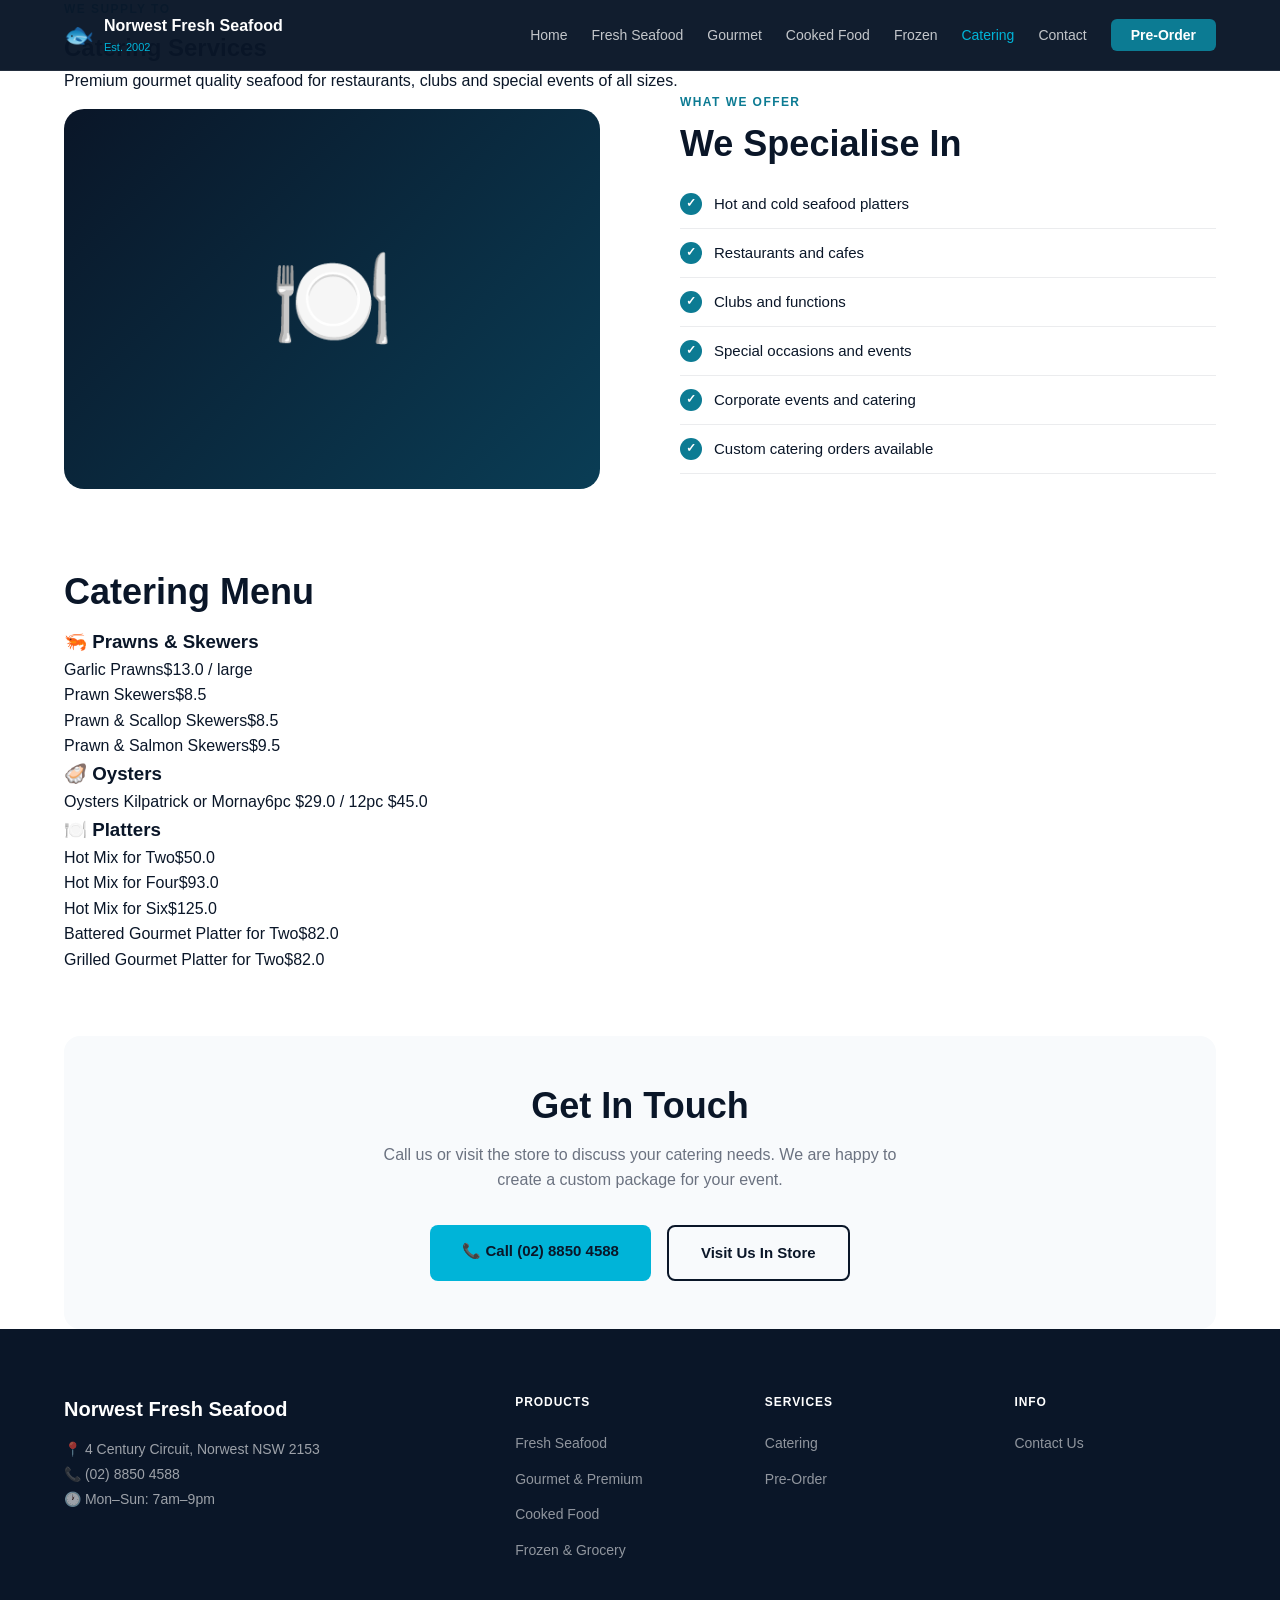
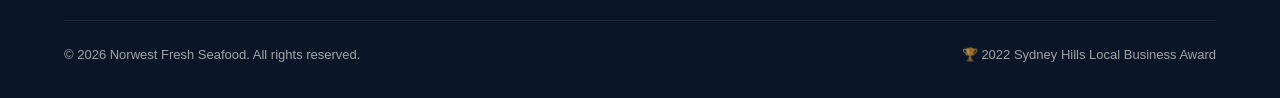
==== catering.html @ 4f65c30b "Add all 8 website pages" ====
<!DOCTYPE html>
<html lang="en">
<head>
  <meta charset="UTF-8">
  <meta name="viewport" content="width=device-width, initial-scale=1.0">
  <title>Catering — Norwest Fresh Seafood</title>
  <link rel="stylesheet" href="css/style.css">
</head>
<body>
  <nav class="navbar">
    <div class="nav-container">
      <div class="nav-logo"><span class="logo-icon">🐟</span><div class="logo-text"><span class="logo-main">Norwest Fresh Seafood</span><span class="logo-sub">Est. 2002</span></div></div>
      <ul class="nav-links">
        <li><a href="index.html">Home</a></li><li><a href="fresh-seafood.html">Fresh Seafood</a></li><li><a href="gourmet.html">Gourmet</a></li><li><a href="cooked-food.html">Cooked Food</a></li><li><a href="frozen.html">Frozen</a></li><li><a href="catering.html" class="active">Catering</a></li><li><a href="contact.html">Contact</a></li><li><a href="pre-order.html" class="nav-cta">Pre-Order</a></li>
      </ul>
      <button class="hamburger" id="hamburger">&#9776;</button>
    </div>
  </nav>

  <section class="page-hero">
    <div class="container">
      <p class="section-eyebrow">We Supply To</p>
      <h1 class="page-title">Catering Services</h1>
      <p class="page-sub">Premium gourmet quality seafood for restaurants, clubs and special events of all sizes.</p>
    </div>
  </section>

  <section class="page-content">
    <div class="container">
      <div class="catering-layout">
        <div class="catering-img">🍽️</div>
        <div class="catering-info">
          <p class="section-eyebrow">What We Offer</p>
          <h2 class="section-title">We Specialise In</h2>
          <ul class="catering-list">
            <li>Hot and cold seafood platters</li>
            <li>Restaurants and cafes</li>
            <li>Clubs and functions</li>
            <li>Special occasions and events</li>
            <li>Corporate events and catering</li>
            <li>Custom catering orders available</li>
          </ul>
        </div>
      </div>

      <div style="margin-top:64px">
        <h2 class="section-title">Catering Menu</h2>
        <div class="menu-grid">
          <div class="menu-section">
            <h3 class="product-section-title">🦐 Prawns & Skewers</h3>
            <div class="menu-list">
              <div class="menu-item"><span>Garlic Prawns</span><span>$13.0 / large</span></div>
              <div class="menu-item"><span>Prawn Skewers</span><span>$8.5</span></div>
              <div class="menu-item"><span>Prawn & Scallop Skewers</span><span>$8.5</span></div>
              <div class="menu-item"><span>Prawn & Salmon Skewers</span><span>$9.5</span></div>
            </div>
          </div>
          <div class="menu-section">
            <h3 class="product-section-title">🦪 Oysters</h3>
            <div class="menu-list">
              <div class="menu-item"><span>Oysters Kilpatrick or Mornay</span><span>6pc $29.0 / 12pc $45.0</span></div>
            </div>
          </div>
          <div class="menu-section">
            <h3 class="product-section-title">🍽️ Platters</h3>
            <div class="menu-list">
              <div class="menu-item"><span>Hot Mix for Two</span><span>$50.0</span></div>
              <div class="menu-item"><span>Hot Mix for Four</span><span>$93.0</span></div>
              <div class="menu-item"><span>Hot Mix for Six</span><span>$125.0</span></div>
              <div class="menu-item"><span>Battered Gourmet Platter for Two</span><span>$82.0</span></div>
              <div class="menu-item"><span>Grilled Gourmet Platter for Two</span><span>$82.0</span></div>
            </div>
          </div>
        </div>
      </div>

      <div class="contact-cta" style="text-align:center;margin-top:64px;padding:48px;background:#f8fafc;border-radius:16px;">
        <h2 class="section-title">Get In Touch</h2>
        <p class="section-sub" style="margin:0 auto 32px;">Call us or visit the store to discuss your catering needs. We are happy to create a custom package for your event.</p>
        <div style="display:flex;gap:16px;justify-content:center;flex-wrap:wrap;">
          <a href="tel:0288504588" class="btn-primary">📞 Call (02) 8850 4588</a>
          <a href="contact.html" class="btn-secondary" style="color:#0A1628;border-color:#0A1628;">Visit Us In Store</a>
        </div>
      </div>
    </div>
  </section>

  <footer class="footer">
    <div class="container">
      <div class="footer-grid">
        <div class="footer-brand"><h3>Norwest Fresh Seafood</h3><p>📍 4 Century Circuit, Norwest NSW 2153</p><p>📞 (02) 8850 4588</p><p>🕐 Mon–Sun: 7am–9pm</p></div>
        <div class="footer-col"><h4>Products</h4><ul><li><a href="fresh-seafood.html">Fresh Seafood</a></li><li><a href="gourmet.html">Gourmet & Premium</a></li><li><a href="cooked-food.html">Cooked Food</a></li><li><a href="frozen.html">Frozen & Grocery</a></li></ul></div>
        <div class="footer-col"><h4>Services</h4><ul><li><a href="catering.html">Catering</a></li><li><a href="pre-order.html">Pre-Order</a></li></ul></div>
        <div class="footer-col"><h4>Info</h4><ul><li><a href="contact.html">Contact Us</a></li></ul></div>
      </div>
      <div class="footer-bottom"><p>&copy; 2026 Norwest Fresh Seafood. All rights reserved.</p><p>🏆 2022 Sydney Hills Local Business Award</p></div>
    </div>
  </footer>
  <script src="js/main.js"></script>
</body>
</html>
---- css/style.css ----
/* ================================================
   Norwest Fresh Seafood — Main Stylesheet
   Project: SPC3039 External Project
   Group D: Umesh, Osina, Yousif
   ================================================ */

/* ── RESET & BASE ── */
* {
  margin: 0;
  padding: 0;
  box-sizing: border-box;
}

:root {
  --navy:   #0A1628;
  --teal:   #0C7B93;
  --aqua:   #00B4D8;
  --cream:  #F5ECD7;
  --gold:   #C9A84C;
  --white:  #FFFFFF;
  --grey:   #6B7280;
  --light:  #F8FAFC;
  --dark:   #1F2937;
}

html {
  scroll-behavior: smooth;
}

body {
  font-family: 'Segoe UI', Arial, sans-serif;
  color: var(--navy);
  background: var(--white);
  line-height: 1.6;
}

a {
  text-decoration: none;
  color: inherit;
}

ul {
  list-style: none;
}

img {
  max-width: 100%;
}

.container {
  max-width: 1200px;
  margin: 0 auto;
  padding: 0 24px;
}

/* ── BUTTONS ── */
.btn-primary {
  display: inline-block;
  background: var(--aqua);
  color: var(--navy);
  padding: 14px 32px;
  border-radius: 8px;
  font-weight: 700;
  font-size: 15px;
  transition: background 0.2s, transform 0.2s;
}

.btn-primary:hover {
  background: var(--teal);
  color: var(--white);
  transform: translateY(-2px);
}

.btn-secondary {
  display: inline-block;
  background: transparent;
  color: var(--white);
  padding: 14px 32px;
  border-radius: 8px;
  font-weight: 600;
  font-size: 15px;
  border: 2px solid rgba(255,255,255,0.4);
  transition: border-color 0.2s, background 0.2s;
}

.btn-secondary:hover {
  border-color: var(--aqua);
  background: rgba(0,180,216,0.1);
}

/* ── SECTION LABELS ── */
.section-eyebrow {
  font-size: 12px;
  font-weight: 700;
  color: var(--teal);
  letter-spacing: 0.12em;
  text-transform: uppercase;
  margin-bottom: 10px;
}

.section-title {
  font-size: 36px;
  font-weight: 700;
  color: var(--navy);
  margin-bottom: 14px;
  line-height: 1.2;
}

.section-sub {
  font-size: 16px;
  color: var(--grey);
  max-width: 540px;
  margin-bottom: 48px;
}

/* ── NAVBAR ── */
.navbar {
  position: fixed;
  top: 0; left: 0; right: 0;
  z-index: 999;
  background: rgba(10, 22, 40, 0.97);
  border-bottom: 1px solid rgba(255,255,255,0.08);
}

.nav-container {
  max-width: 1200px;
  margin: 0 auto;
  padding: 0 24px;
  height: 70px;
  display: flex;
  align-items: center;
  justify-content: space-between;
}

.nav-logo {
  display: flex;
  align-items: center;
  gap: 10px;
}

.logo-icon {
  font-size: 24px;
}

.logo-text {
  display: flex;
  flex-direction: column;
}

.logo-main {
  font-size: 16px;
  font-weight: 700;
  color: var(--white);
}

.logo-sub {
  font-size: 11px;
  color: var(--aqua);
}

.nav-links {
  display: flex;
  align-items: center;
  gap: 24px;
}

.nav-links a {
  font-size: 14px;
  font-weight: 500;
  color: rgba(255,255,255,0.75);
  transition: color 0.2s;
}

.nav-links a:hover,
.nav-links a.active {
  color: var(--aqua);
}

.nav-cta {
  background: var(--teal);
  color: var(--white) !important;
  padding: 8px 20px;
  border-radius: 6px;
  font-weight: 600 !important;
}

.nav-cta:hover {
  background: var(--aqua) !important;
  color: var(--navy) !important;
}

.hamburger {
  display: none;
  background: none;
  border: none;
  color: var(--white);
  font-size: 24px;
  cursor: pointer;
}

/* ── HERO ── */
.hero {
  min-height: 100vh;
  background: linear-gradient(135deg, var(--navy) 0%, #0D2137 60%, #0A3D55 100%);
  display: flex;
  align-items: center;
  padding: 120px 24px 80px;
}

.hero-content {
  max-width: 1200px;
  margin: 0 auto;
  width: 100%;
}

.hero-badge {
  display: inline-flex;
  align-items: center;
  gap: 8px;
  background: rgba(0,180,216,0.15);
  border: 1px solid rgba(0,180,216,0.3);
  border-radius: 20px;
  padding: 8px 18px;
  font-size: 13px;
  font-weight: 600;
  color: var(--aqua);
  margin-bottom: 24px;
}

.hero-title {
  font-size: 64px;
  font-weight: 900;
  color: var(--white);
  line-height: 1.1;
  margin-bottom: 20px;
}

.hero-title span {
  color: var(--aqua);
}

.hero-sub {
  font-size: 18px;
  color: rgba(255,255,255,0.65);
  max-width: 520px;
  margin-bottom: 36px;
  line-height: 1.7;
}

.hero-buttons {
  display: flex;
  gap: 16px;
  flex-wrap: wrap;
  margin-bottom: 56px;
}

.hero-stats {
  display: flex;
  gap: 48px;
}

.stat {
  display: flex;
  flex-direction: column;
  gap: 4px;
}

.stat-num {
  font-size: 28px;
  font-weight: 700;
  color: var(--white);
}

.stat-label {
  font-size: 13px;
  color: rgba(255,255,255,0.5);
}

/* ── AWARD BANNER ── */
.award-banner {
  background: linear-gradient(90deg, var(--gold), #E8C55A, var(--gold));
  padding: 14px 24px;
  text-align: center;
}

.award-banner p {
  font-size: 14px;
  font-weight: 600;
  color: var(--navy);
}

/* ── PRODUCTS ── */
.products {
  padding: 96px 0;
  background: var(--light);
}

.products-grid {
  display: grid;
  grid-template-columns: repeat(4, 1fr);
  gap: 24px;
}

.product-card {
  background: var(--white);
  border-radius: 16px;
  overflow: hidden;
  box-shadow: 0 2px 16px rgba(10,22,40,0.08);
  transition: transform 0.25s, box-shadow 0.25s;
  display: block;
  color: var(--navy);
}

.product-card:hover {
  transform: translateY(-6px);
  box-shadow: 0 12px 32px rgba(10,22,40,0.14);
}

.product-img {
  height: 160px;
  background: linear-gradient(135deg, var(--navy), #0A3D55);
  display: flex;
  align-items: center;
  justify-content: center;
  font-size: 60px;
}

.product-info {
  padding: 20px;
}

.product-info h3 {
  font-size: 18px;
  font-weight: 700;
  margin-bottom: 8px;
}

.product-info p {
  font-size: 13px;
  color: var(--grey);
  margin-bottom: 14px;
  line-height: 1.5;
}

.product-link {
  font-size: 13px;
  font-weight: 600;
  color: var(--teal);
}

/* ── WHY US ── */
.why-us {
  padding: 96px 0;
  background: var(--navy);
}

.why-us .section-eyebrow { color: var(--aqua); }
.why-us .section-title { color: var(--white); }
.why-us .section-sub { color: rgba(255,255,255,0.6); }

.why-grid {
  display: grid;
  grid-template-columns: repeat(3, 1fr);
  gap: 28px;
}

.why-card {
  background: rgba(255,255,255,0.05);
  border: 1px solid rgba(255,255,255,0.08);
  border-radius: 16px;
  padding: 32px 24px;
  transition: background 0.25s;
}

.why-card:hover {
  background: rgba(0,180,216,0.08);
  border-color: rgba(0,180,216,0.2);
}

.why-icon {
  font-size: 32px;
  margin-bottom: 16px;
  display: block;
}

.why-card h3 {
  font-size: 18px;
  font-weight: 700;
  color: var(--white);
  margin-bottom: 10px;
}

.why-card p {
  font-size: 14px;
  color: rgba(255,255,255,0.55);
  line-height: 1.7;
}

/* ── HOURS ── */
.hours {
  padding: 96px 0;
  background: var(--cream);
}

.hours-layout {
  display: grid;
  grid-template-columns: 1fr 1fr;
  gap: 80px;
  align-items: center;
}

.hours-table {
  width: 100%;
  border-collapse: collapse;
  margin-bottom: 28px;
}

.hours-table tr {
  border-bottom: 1px solid rgba(10,22,40,0.1);
}

.hours-table td {
  padding: 14px 0;
  font-size: 15px;
}

.hours-table td:last-child {
  text-align: right;
  font-weight: 600;
  color: var(--teal);
}

.contact-details {
  display: flex;
  flex-direction: column;
  gap: 8px;
}

.contact-details p {
  font-size: 15px;
  color: var(--navy);
}

.hours-map {
  background: var(--navy);
  border-radius: 20px;
  height: 320px;
  display: flex;
  flex-direction: column;
  align-items: center;
  justify-content: center;
  gap: 10px;
  text-align: center;
}

.hours-map p {
  font-size: 40px;
}

.map-name {
  font-size: 18px !important;
  font-weight: 700;
  color: var(--white) !important;
}

.map-address {
  font-size: 14px !important;
  color: rgba(255,255,255,0.5) !important;
  margin-bottom: 8px;
}

/* ── PRE-ORDER CTA ── */
.preorder-cta {
  padding: 96px 0;
  background: linear-gradient(135deg, var(--teal), #0A4A6B);
  text-align: center;
}

.preorder-cta .section-eyebrow { color: var(--aqua); }
.preorder-cta .section-title { color: var(--white); margin: 0 auto 14px; }
.preorder-cta .section-sub { color: rgba(255,255,255,0.7); margin: 0 auto 36px; }

/* ── CATERING ── */
.catering {
  padding: 96px 0;
  background: var(--light);
}

.catering-layout {
  display: grid;
  grid-template-columns: 1fr 1fr;
  gap: 80px;
  align-items: center;
}

.catering-img {
  background: linear-gradient(135deg, var(--navy), #0A3D55);
  border-radius: 20px;
  height: 380px;
  display: flex;
  align-items: center;
  justify-content: center;
  font-size: 100px;
}

.catering-list {
  margin-bottom: 32px;
}

.catering-list li {
  padding: 12px 0;
  font-size: 15px;
  border-bottom: 1px solid rgba(10,22,40,0.08);
  display: flex;
  align-items: center;
  gap: 12px;
}

.catering-list li::before {
  content: '✓';
  width: 22px;
  height: 22px;
  background: var(--teal);
  color: var(--white);
  border-radius: 50%;
  display: flex;
  align-items: center;
  justify-content: center;
  font-size: 12px;
  font-weight: 700;
  flex-shrink: 0;
}

/* ── FOOTER ── */
.footer {
  background: var(--navy);
  padding: 64px 0 32px;
  color: rgba(255,255,255,0.6);
}

.footer-grid {
  display: grid;
  grid-template-columns: 2fr 1fr 1fr 1fr;
  gap: 48px;
  margin-bottom: 48px;
}

.footer-brand h3 {
  font-size: 20px;
  color: var(--white);
  margin-bottom: 12px;
}

.footer-brand p {
  font-size: 14px;
  line-height: 1.8;
}

.footer-col h4 {
  font-size: 12px;
  font-weight: 700;
  color: var(--white);
  letter-spacing: 0.08em;
  text-transform: uppercase;
  margin-bottom: 18px;
}

.footer-col ul li {
  margin-bottom: 10px;
}

.footer-col ul li a {
  font-size: 14px;
  color: rgba(255,255,255,0.55);
  transition: color 0.2s;
}

.footer-col ul li a:hover {
  color: var(--aqua);
}

.footer-bottom {
  border-top: 1px solid rgba(255,255,255,0.08);
  padding-top: 24px;
  display: flex;
  justify-content: space-between;
  align-items: center;
  font-size: 13px;
  flex-wrap: wrap;
  gap: 12px;
}

/* ── RESPONSIVE ── */
@media (max-width: 1024px) {
  .products-grid { grid-template-columns: repeat(2, 1fr); }
  .why-grid { grid-template-columns: repeat(2, 1fr); }
  .footer-grid { grid-template-columns: 1fr 1fr; }
  .hours-layout { grid-template-columns: 1fr; }
  .catering-layout { grid-template-columns: 1fr; }
}

@media (max-width: 768px) {
  .hero-title { font-size: 40px; }
  .section-title { font-size: 28px; }
  .nav-links { display: none; }
  .hamburger { display: block; }
  .products-grid { grid-template-columns: 1fr; }
  .why-grid { grid-template-columns: 1fr; }
  .footer-grid { grid-template-columns: 1fr; }
  .hero-stats { gap: 24px; flex-wrap: wrap; }
  .footer-bottom { flex-direction: column; text-align: center; }
}
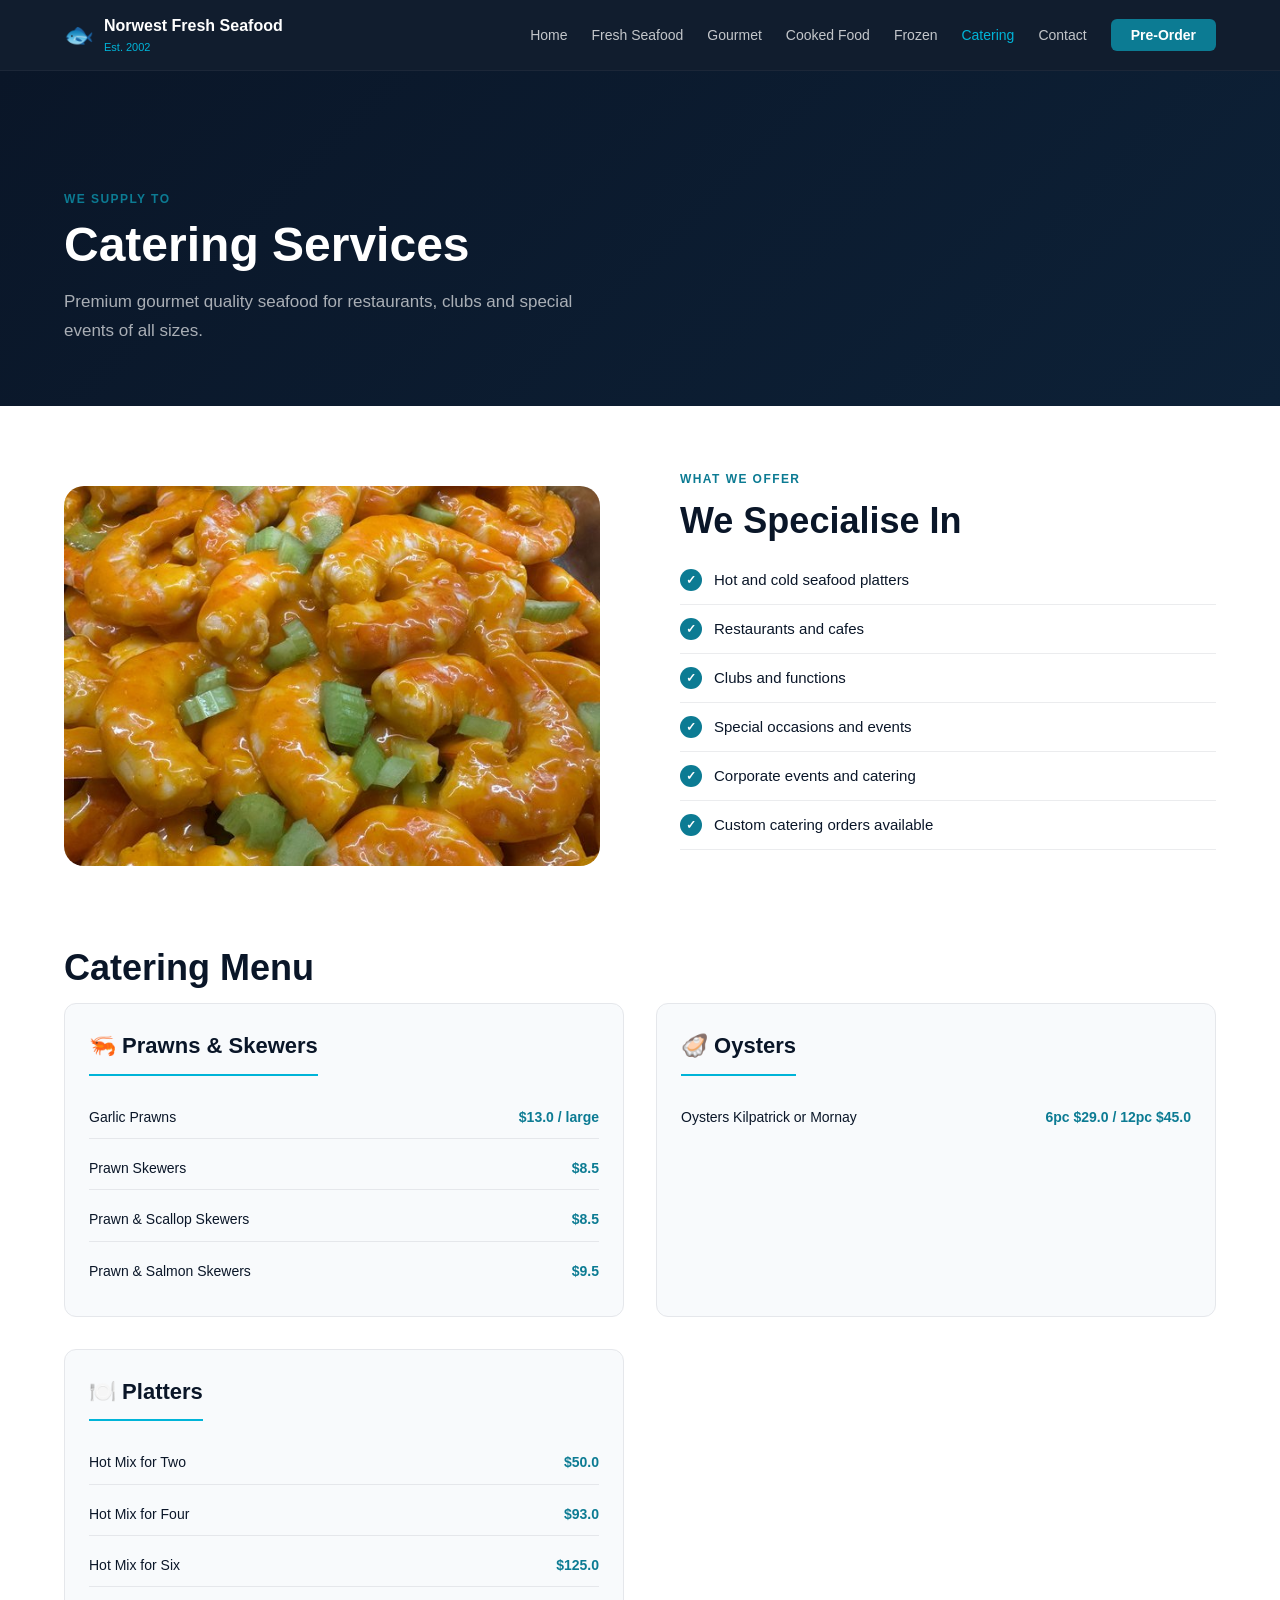
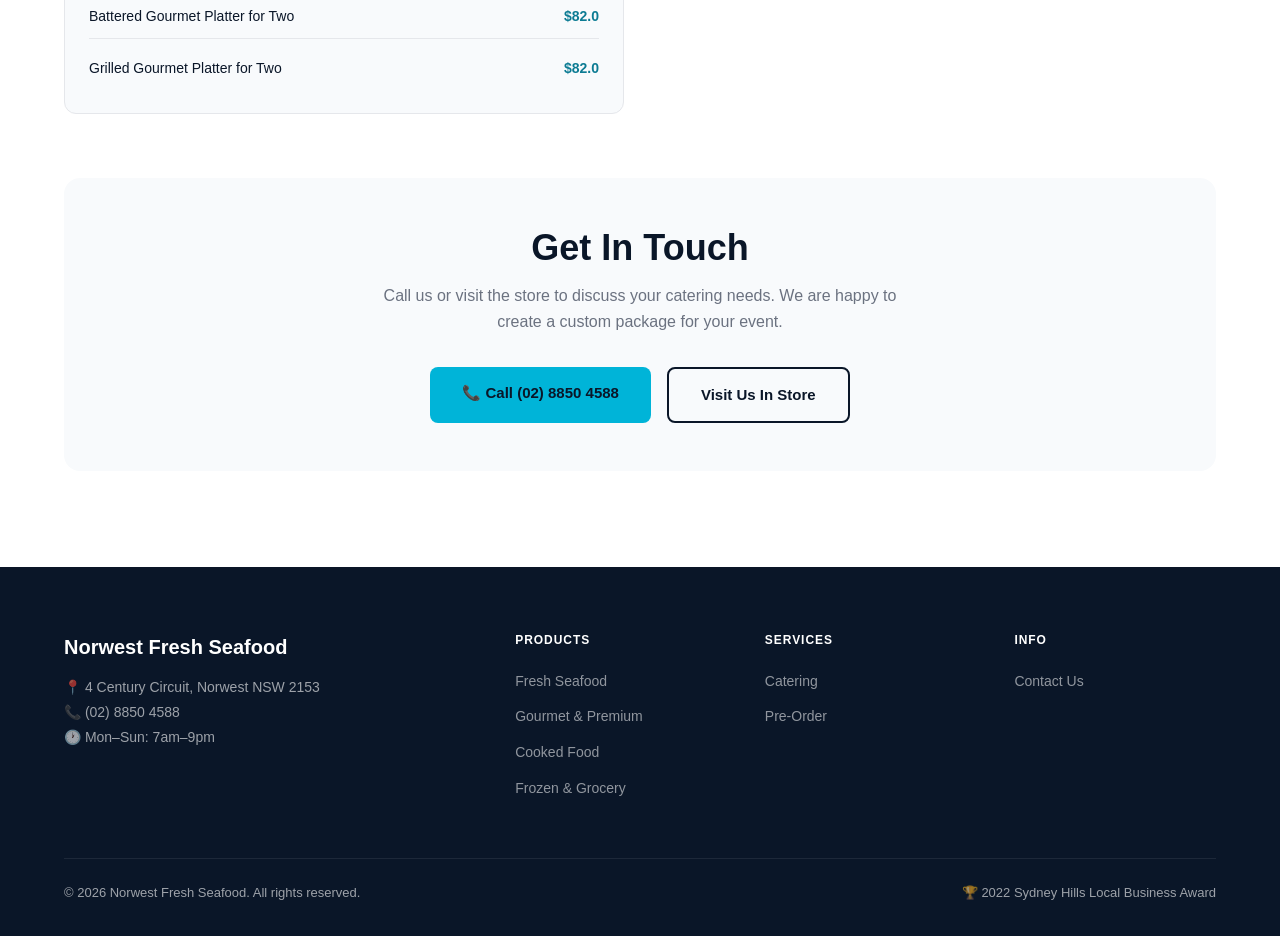
==== commit 04419796: "Add real store product images to all pages" ====
--- a/catering.html
+++ b/catering.html
@@ -28,7 +28,7 @@
   <section class="page-content">
     <div class="container">
       <div class="catering-layout">
-        <div class="catering-img">🍽️</div>
+        <div class="catering-img" style="background-image:url(images/seafood-salad.jpg);background-size:cover;background-position:center;"></div>
         <div class="catering-info">
           <p class="section-eyebrow">What We Offer</p>
           <h2 class="section-title">We Specialise In</h2>
--- a/css/style.css
+++ b/css/style.css
@@ -610,3 +610,245 @@
   .hero-stats { gap: 24px; flex-wrap: wrap; }
   .footer-bottom { flex-direction: column; text-align: center; }
 }
+
+/* ── PAGE HERO ── */
+.page-hero {
+  background: linear-gradient(135deg, var(--navy) 0%, #0D2137 100%);
+  padding: 120px 0 60px;
+  margin-top: 70px;
+}
+
+.page-title {
+  font-size: 48px;
+  font-weight: 900;
+  color: var(--white);
+  margin-bottom: 16px;
+  line-height: 1.1;
+}
+
+.page-sub {
+  font-size: 17px;
+  color: rgba(255,255,255,0.65);
+  max-width: 520px;
+  line-height: 1.7;
+}
+
+/* ── PAGE CONTENT ── */
+.page-content {
+  padding: 64px 0 96px;
+  background: var(--white);
+}
+
+/* ── FILTER ROW ── */
+.filter-row {
+  display: flex;
+  gap: 10px;
+  flex-wrap: wrap;
+  margin-bottom: 40px;
+}
+
+.filter-btn {
+  padding: 8px 20px;
+  border-radius: 20px;
+  border: 2px solid #DDD;
+  background: var(--white);
+  font-size: 14px;
+  font-weight: 500;
+  cursor: pointer;
+  transition: all 0.2s;
+  font-family: inherit;
+}
+
+.filter-btn:hover,
+.filter-btn.active {
+  background: var(--navy);
+  color: var(--white);
+  border-color: var(--navy);
+}
+
+/* ── PRODUCT LIST ── */
+.product-list { display: flex; flex-direction: column; gap: 48px; }
+
+.product-section-title {
+  font-size: 22px;
+  font-weight: 700;
+  color: var(--navy);
+  margin-bottom: 20px;
+  padding-bottom: 10px;
+  border-bottom: 2px solid var(--aqua);
+  display: inline-block;
+}
+
+.product-grid {
+  display: grid;
+  grid-template-columns: repeat(4, 1fr);
+  gap: 16px;
+}
+
+.product-item {
+  background: var(--light);
+  border-radius: 12px;
+  overflow: hidden;
+  border: 1px solid #E5E7EB;
+  transition: transform 0.2s, box-shadow 0.2s;
+}
+
+.product-item:hover {
+  transform: translateY(-4px);
+  box-shadow: 0 8px 24px rgba(10,22,40,0.1);
+}
+
+.product-item-img {
+  height: 100px;
+  background: linear-gradient(135deg, var(--navy), #0A3D55);
+  display: flex;
+  align-items: center;
+  justify-content: center;
+  font-size: 40px;
+}
+
+.product-item-info {
+  padding: 14px;
+}
+
+.product-item-info h3 {
+  font-size: 14px;
+  font-weight: 700;
+  margin-bottom: 4px;
+  color: var(--navy);
+}
+
+.product-item-info p {
+  font-size: 12px;
+  color: var(--grey);
+}
+
+/* ── MENU ── */
+.menu-grid {
+  display: grid;
+  grid-template-columns: repeat(2, 1fr);
+  gap: 32px;
+}
+
+.menu-section {
+  background: var(--light);
+  border-radius: 12px;
+  padding: 24px;
+  border: 1px solid #E5E7EB;
+}
+
+.menu-list { display: flex; flex-direction: column; gap: 8px; }
+
+.menu-item {
+  display: flex;
+  justify-content: space-between;
+  align-items: center;
+  padding: 10px 0;
+  border-bottom: 1px solid #E5E7EB;
+  font-size: 14px;
+  gap: 12px;
+}
+
+.menu-item:last-child { border-bottom: none; }
+
+.menu-item span:last-child {
+  font-weight: 600;
+  color: var(--teal);
+  white-space: nowrap;
+}
+
+/* ── PRE-ORDER FORM ── */
+.preorder-layout {
+  display: grid;
+  grid-template-columns: 1.5fr 1fr;
+  gap: 48px;
+  align-items: start;
+}
+
+.preorder-form-wrap {
+  background: var(--white);
+  border-radius: 16px;
+  padding: 40px;
+  box-shadow: 0 2px 16px rgba(10,22,40,0.08);
+}
+
+.preorder-form { display: flex; flex-direction: column; gap: 0; }
+
+.form-row {
+  display: grid;
+  grid-template-columns: 1fr 1fr;
+  gap: 16px;
+}
+
+.form-group {
+  display: flex;
+  flex-direction: column;
+  gap: 6px;
+  margin-bottom: 20px;
+}
+
+.form-group label {
+  font-size: 14px;
+  font-weight: 600;
+  color: var(--navy);
+}
+
+.form-group input,
+.form-group select,
+.form-group textarea {
+  padding: 12px 16px;
+  border: 1.5px solid #DDD;
+  border-radius: 8px;
+  font-size: 14px;
+  font-family: inherit;
+  transition: border-color 0.2s;
+  background: var(--white);
+}
+
+.form-group input:focus,
+.form-group select:focus,
+.form-group textarea:focus {
+  outline: none;
+  border-color: var(--aqua);
+}
+
+.preorder-info {
+  display: flex;
+  flex-direction: column;
+  gap: 16px;
+}
+
+.info-card {
+  background: var(--white);
+  border-radius: 12px;
+  padding: 20px;
+  box-shadow: 0 2px 12px rgba(10,22,40,0.06);
+  border-left: 4px solid var(--aqua);
+}
+
+.info-card h3 {
+  font-size: 15px;
+  font-weight: 700;
+  margin-bottom: 8px;
+  color: var(--navy);
+}
+
+.info-card p {
+  font-size: 14px;
+  color: var(--grey);
+  line-height: 1.6;
+}
+
+/* ── RESPONSIVE ADDITIONS ── */
+@media (max-width: 1024px) {
+  .product-grid { grid-template-columns: repeat(2, 1fr); }
+  .menu-grid { grid-template-columns: 1fr; }
+  .preorder-layout { grid-template-columns: 1fr; }
+}
+
+@media (max-width: 768px) {
+  .page-title { font-size: 32px; }
+  .product-grid { grid-template-columns: repeat(2, 1fr); }
+  .form-row { grid-template-columns: 1fr; }
+  .preorder-form-wrap { padding: 24px; }
+}
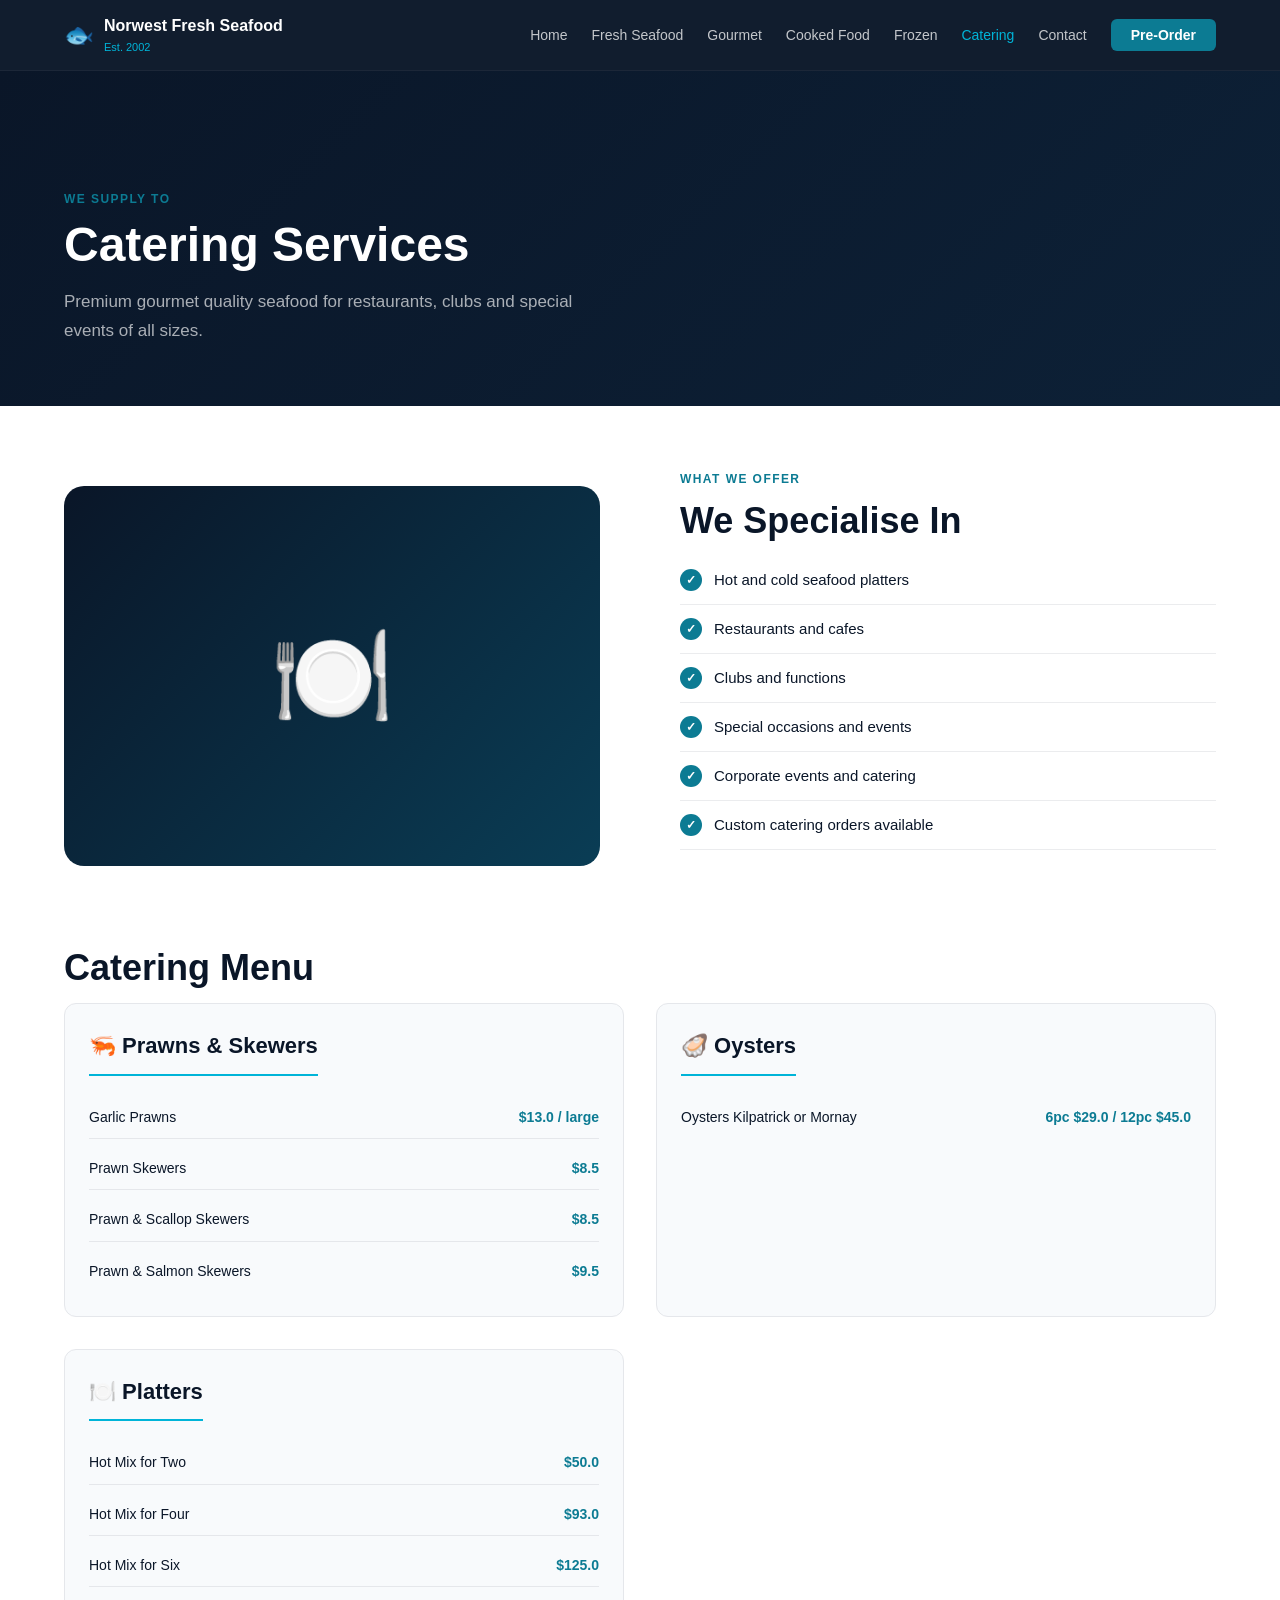
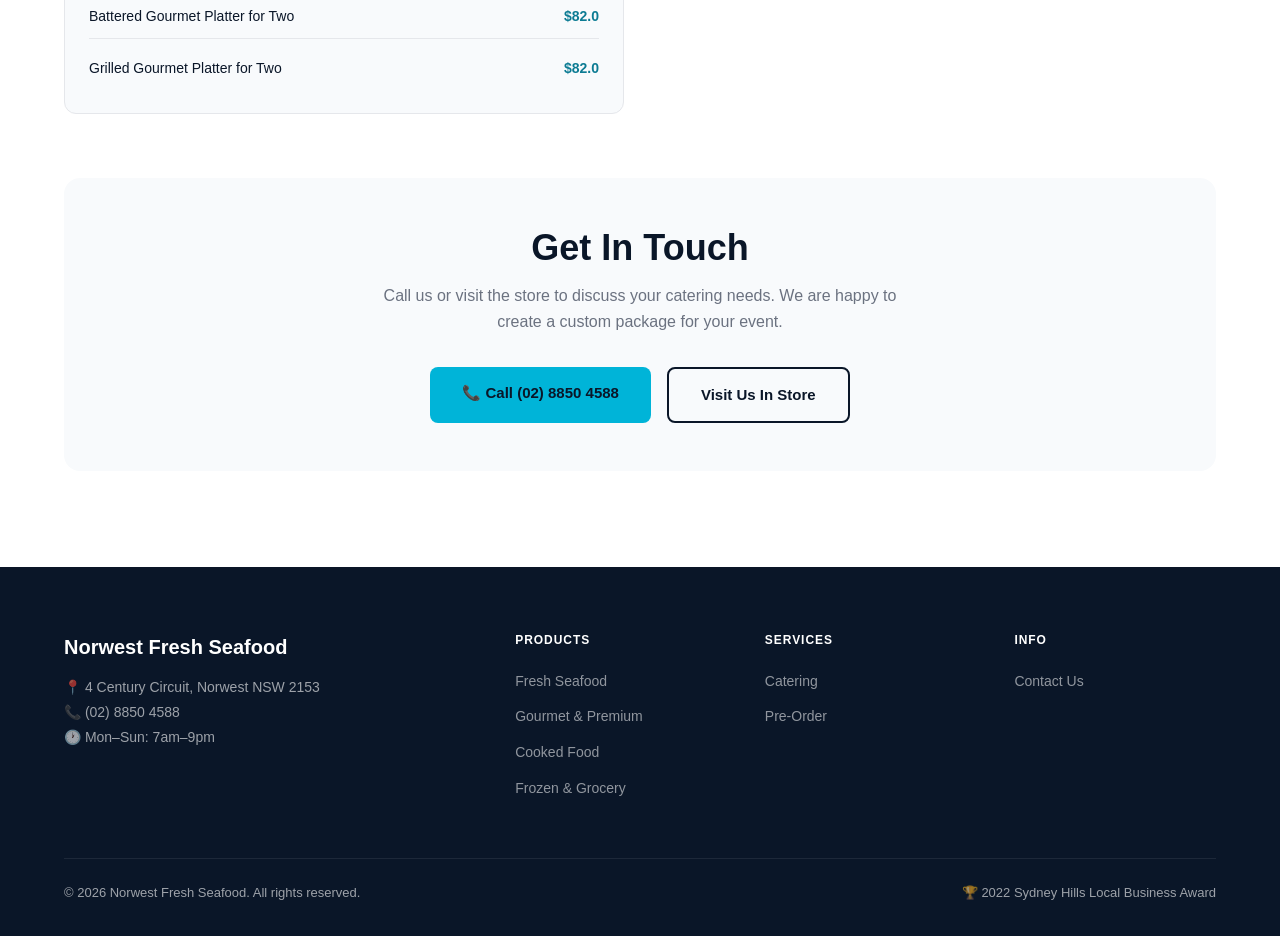
==== commit 836696dc: "Add real store product images to all pages" ====
--- a/catering.html
+++ b/catering.html
@@ -28,7 +28,7 @@
   <section class="page-content">
     <div class="container">
       <div class="catering-layout">
-        <div class="catering-img" style="background-image:url(images/seafood-salad.jpg);background-size:cover;background-position:center;"></div>
+        <div class="catering-img">🍽️</div>
         <div class="catering-info">
           <p class="section-eyebrow">What We Offer</p>
           <h2 class="section-title">We Specialise In</h2>
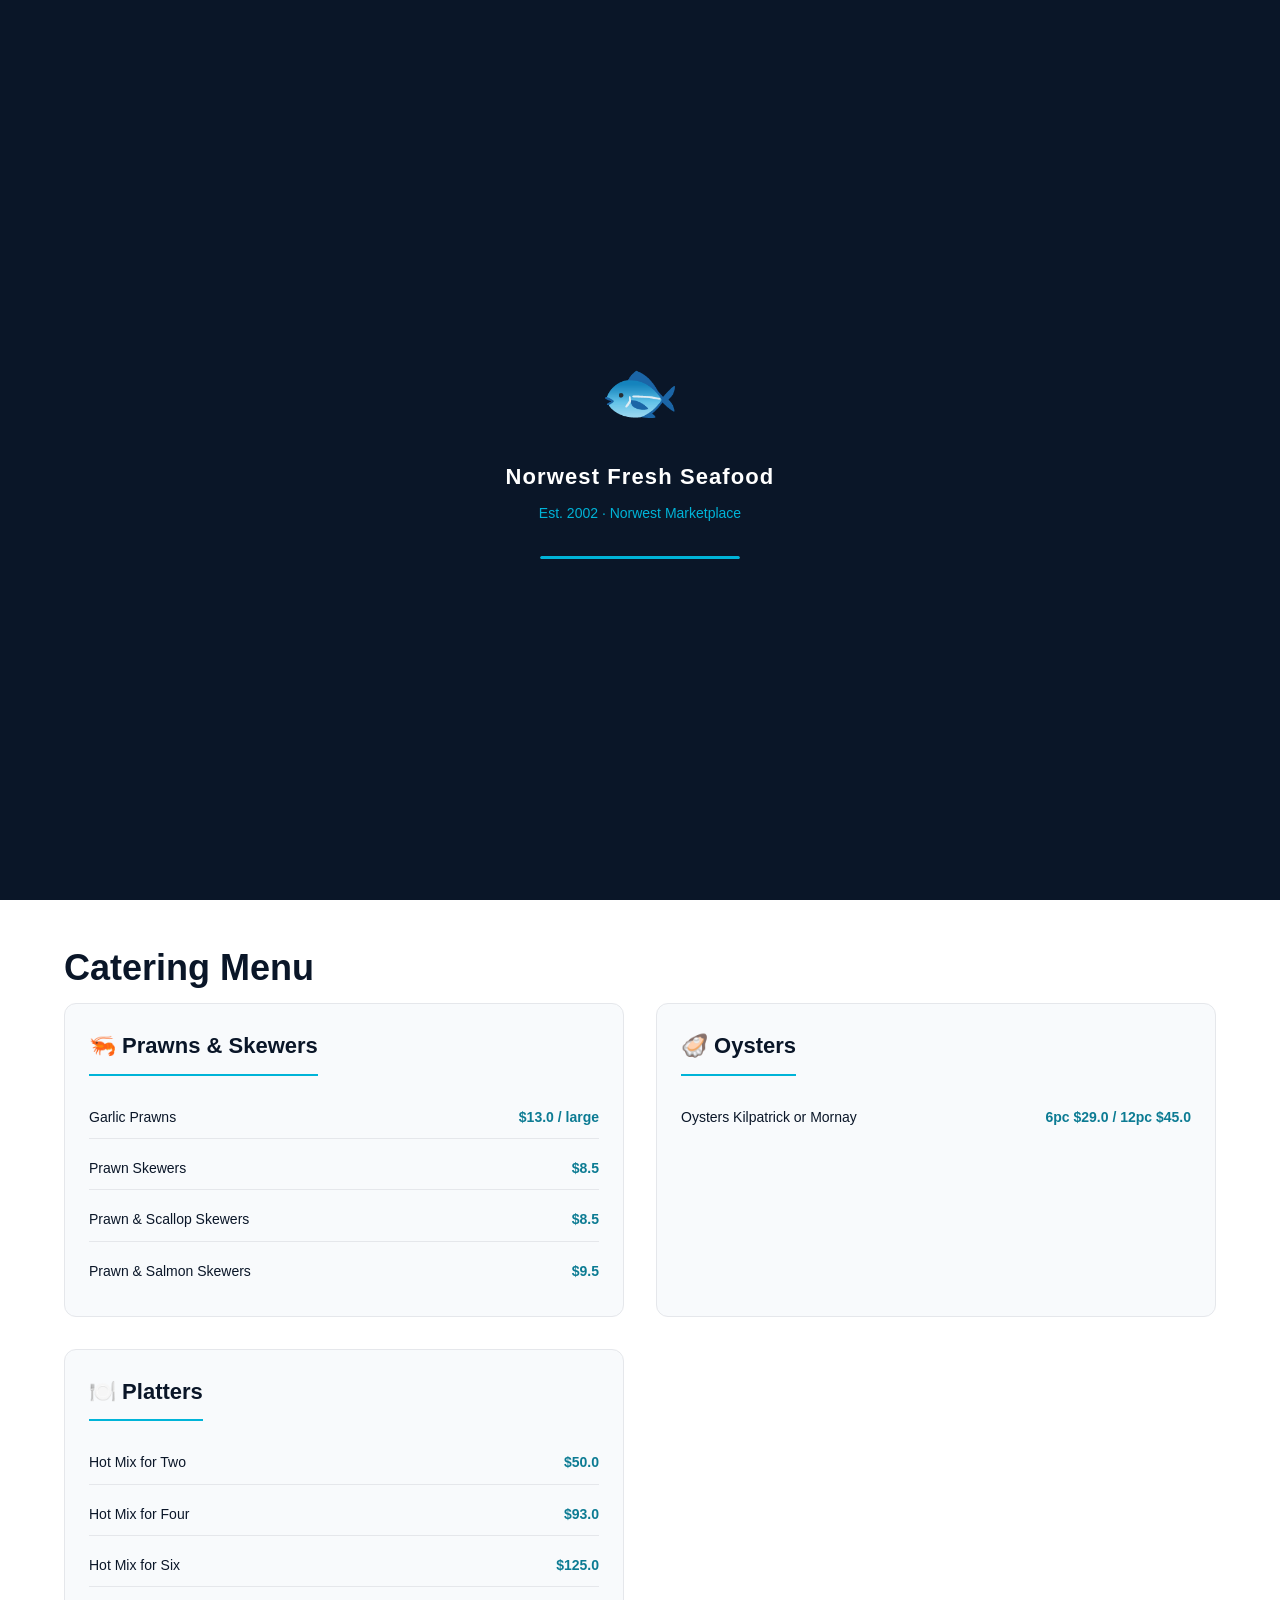
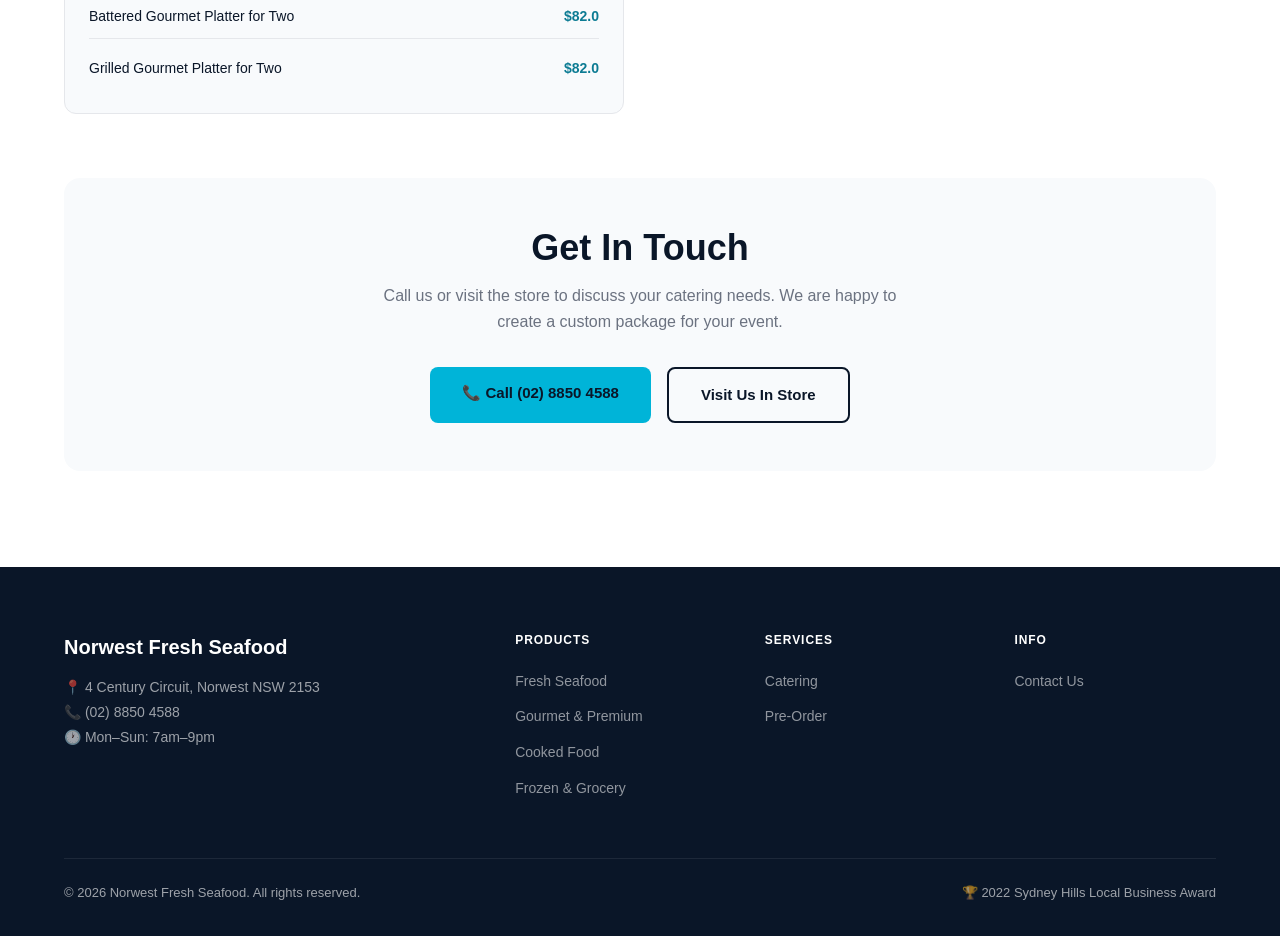
==== commit dcc4f4d9: "updated on images" ====
--- a/catering.html
+++ b/catering.html
@@ -7,17 +7,26 @@
   <link rel="stylesheet" href="css/style.css">
 </head>
 <body>
+
+  <!-- LOADING SCREEN -->
+  <div id="loader">
+    <div class="loader-logo">🐟</div>
+    <div class="loader-text">Norwest Fresh Seafood</div>
+    <div class="loader-sub">Est. 2002 · Norwest Marketplace</div>
+    <div class="loader-bar"><div class="loader-bar-fill"></div></div>
+  </div>
   <nav class="navbar">
     <div class="nav-container">
       <div class="nav-logo"><span class="logo-icon">🐟</span><div class="logo-text"><span class="logo-main">Norwest Fresh Seafood</span><span class="logo-sub">Est. 2002</span></div></div>
       <ul class="nav-links">
         <li><a href="index.html">Home</a></li><li><a href="fresh-seafood.html">Fresh Seafood</a></li><li><a href="gourmet.html">Gourmet</a></li><li><a href="cooked-food.html">Cooked Food</a></li><li><a href="frozen.html">Frozen</a></li><li><a href="catering.html" class="active">Catering</a></li><li><a href="contact.html">Contact</a></li><li><a href="pre-order.html" class="nav-cta">Pre-Order</a></li>
       </ul>
+      <span id="openIndicator"></span>
       <button class="hamburger" id="hamburger">&#9776;</button>
     </div>
   </nav>
 
-  <section class="page-hero">
+  <section class="page-hero" style="margin-top:70px;">
     <div class="container">
       <p class="section-eyebrow">We Supply To</p>
       <h1 class="page-title">Catering Services</h1>
@@ -97,5 +106,15 @@
     </div>
   </footer>
   <script src="js/main.js"></script>
+
+  <!-- BACK TO TOP -->
+  <button id="backToTop" title="Back to top">↑</button>
+
+  <!-- WHATSAPP -->
+  <a id="whatsapp" href="https://wa.me/610288504588" target="_blank" title="Chat on WhatsApp">💬</a>
+
+  <!-- MOBILE CALL BANNER -->
+  <a class="mobile-call-banner" href="tel:0288504588">📞 Tap to Call — (02) 8850 4588</a>
+
 </body>
 </html>
--- a/css/style.css
+++ b/css/style.css
@@ -852,3 +852,362 @@
   .form-row { grid-template-columns: 1fr; }
   .preorder-form-wrap { padding: 24px; }
 }
+
+/* Blank product image - just show name */
+.product-item-img-blank {
+  height: 100px;
+  background: #F0F4F8;
+  display: flex;
+  align-items: center;
+  justify-content: center;
+  font-size: 13px;
+  font-weight: 600;
+  color: #6B7280;
+  text-align: center;
+  padding: 8px;
+}
+
+/* Mobile nav open */
+.nav-links.open {
+  display: flex !important;
+  flex-direction: column;
+  position: absolute;
+  top: 70px;
+  left: 0; right: 0;
+  background: rgba(10,22,40,0.98);
+  padding: 20px 24px;
+  gap: 16px;
+  z-index: 998;
+}
+
+/* ── PETER'S SPECIAL PICKS ── */
+.specials {
+  padding: 80px 0;
+  background: linear-gradient(135deg, #8B0000 0%, #C0392B 100%);
+  position: relative;
+  overflow: hidden;
+}
+
+.specials::before {
+  content: '';
+  position: absolute;
+  top: -50%; left: -50%;
+  width: 200%; height: 200%;
+  background: radial-gradient(ellipse at center, rgba(255,255,255,0.05) 0%, transparent 60%);
+  pointer-events: none;
+}
+
+.specials-header {
+  text-align: center;
+  margin-bottom: 48px;
+}
+
+.specials-badge {
+  display: inline-block;
+  background: rgba(255,255,255,0.2);
+  border: 2px solid rgba(255,255,255,0.5);
+  color: #fff;
+  font-size: 12px;
+  font-weight: 800;
+  padding: 6px 20px;
+  border-radius: 20px;
+  letter-spacing: 0.1em;
+  margin-bottom: 16px;
+  animation: pulse 2s infinite;
+}
+
+@keyframes pulse {
+  0%, 100% { opacity: 1; }
+  50% { opacity: 0.7; }
+}
+
+.specials-title {
+  font-size: 42px;
+  font-weight: 900;
+  color: #fff;
+  margin-bottom: 12px;
+}
+
+.specials-sub {
+  font-size: 16px;
+  color: rgba(255,255,255,0.8);
+}
+
+.specials-grid {
+  display: grid;
+  grid-template-columns: repeat(4, 1fr);
+  gap: 20px;
+}
+
+.special-card {
+  background: #fff;
+  border-radius: 16px;
+  overflow: hidden;
+  position: relative;
+  box-shadow: 0 8px 32px rgba(0,0,0,0.2);
+  transition: transform 0.25s;
+}
+
+.special-card:hover {
+  transform: translateY(-6px);
+}
+
+.special-badge {
+  position: absolute;
+  top: 12px; left: 12px;
+  background: #C0392B;
+  color: #fff;
+  font-size: 10px;
+  font-weight: 800;
+  padding: 4px 10px;
+  border-radius: 20px;
+  letter-spacing: 0.06em;
+  z-index: 2;
+}
+
+.special-img {
+  height: 180px;
+  background: #eee;
+}
+
+.special-info {
+  padding: 16px;
+}
+
+.special-info h3 {
+  font-size: 16px;
+  font-weight: 700;
+  color: var(--navy);
+  margin-bottom: 6px;
+}
+
+.special-desc {
+  font-size: 12px;
+  color: var(--grey);
+  line-height: 1.5;
+  margin-bottom: 12px;
+}
+
+.special-price {
+  display: flex;
+  align-items: center;
+  gap: 10px;
+  margin-bottom: 6px;
+}
+
+.old-price {
+  font-size: 14px;
+  color: #999;
+  text-decoration: line-through;
+}
+
+.new-price {
+  font-size: 22px;
+  font-weight: 800;
+  color: #C0392B;
+}
+
+.special-save {
+  font-size: 11px;
+  font-weight: 700;
+  color: #27AE60;
+  background: #EAFAF1;
+  padding: 3px 8px;
+  border-radius: 4px;
+  display: inline-block;
+}
+
+@media (max-width: 1024px) {
+  .specials-grid { grid-template-columns: repeat(2, 1fr); }
+}
+
+@media (max-width: 640px) {
+  .specials-grid { grid-template-columns: 1fr; }
+  .specials-title { font-size: 28px; }
+}
+
+/* ── LOADING SCREEN ── */
+#loader {
+  position: fixed;
+  inset: 0;
+  background: var(--navy);
+  display: flex;
+  flex-direction: column;
+  align-items: center;
+  justify-content: center;
+  z-index: 9999;
+  transition: opacity 0.6s ease;
+}
+
+#loader.fade-out { opacity: 0; }
+
+.loader-logo {
+  font-size: 64px;
+  animation: bounce 0.8s infinite alternate;
+}
+
+.loader-text {
+  font-family: 'Segoe UI', sans-serif;
+  font-size: 22px;
+  font-weight: 700;
+  color: var(--white);
+  margin-top: 16px;
+  letter-spacing: 0.05em;
+}
+
+.loader-sub {
+  font-size: 14px;
+  color: var(--aqua);
+  margin-top: 8px;
+}
+
+.loader-bar {
+  width: 200px;
+  height: 3px;
+  background: rgba(255,255,255,0.1);
+  border-radius: 3px;
+  margin-top: 32px;
+  overflow: hidden;
+}
+
+.loader-bar-fill {
+  height: 100%;
+  background: var(--aqua);
+  border-radius: 3px;
+  animation: loading 1.8s ease forwards;
+}
+
+@keyframes loading {
+  0% { width: 0%; }
+  100% { width: 100%; }
+}
+
+@keyframes bounce {
+  from { transform: translateY(0); }
+  to { transform: translateY(-12px); }
+}
+
+/* ── PAGE TRANSITIONS ── */
+body {
+  opacity: 0;
+  transition: opacity 0.3s ease;
+}
+
+body.page-loaded { opacity: 1; }
+body.page-exit { opacity: 0; }
+
+/* ── FRESH TODAY TICKER ── */
+.ticker-wrap {
+  background: var(--navy);
+  border-top: 1px solid rgba(255,255,255,0.08);
+  border-bottom: 1px solid rgba(255,255,255,0.08);
+  padding: 10px 0;
+  overflow: hidden;
+  white-space: nowrap;
+}
+
+.ticker-label {
+  display: inline-block;
+  background: var(--aqua);
+  color: var(--navy);
+  font-size: 11px;
+  font-weight: 800;
+  padding: 4px 12px;
+  margin-right: 16px;
+  letter-spacing: 0.08em;
+}
+
+#ticker {
+  display: inline-block;
+  animation: ticker 30s linear infinite;
+  font-size: 13px;
+  color: rgba(255,255,255,0.8);
+  font-weight: 500;
+}
+
+#ticker span { margin: 0 8px; }
+
+@keyframes ticker {
+  0% { transform: translateX(100vw); }
+  100% { transform: translateX(-100%); }
+}
+
+/* ── OPEN NOW INDICATOR ── */
+#openIndicator {
+  font-size: 12px;
+  font-weight: 700;
+  padding: 4px 10px;
+  border-radius: 12px;
+  background: rgba(255,255,255,0.08);
+}
+
+/* ── BACK TO TOP ── */
+#backToTop {
+  position: fixed;
+  bottom: 90px;
+  right: 24px;
+  width: 44px;
+  height: 44px;
+  background: var(--teal);
+  color: var(--white);
+  border: none;
+  border-radius: 50%;
+  font-size: 20px;
+  cursor: pointer;
+  display: flex;
+  align-items: center;
+  justify-content: center;
+  opacity: 0;
+  transform: translateY(20px);
+  transition: opacity 0.3s, transform 0.3s;
+  z-index: 900;
+  box-shadow: 0 4px 16px rgba(0,0,0,0.2);
+}
+
+#backToTop.visible {
+  opacity: 1;
+  transform: translateY(0);
+}
+
+/* ── WHATSAPP BUTTON ── */
+#whatsapp {
+  position: fixed;
+  bottom: 24px;
+  right: 24px;
+  width: 52px;
+  height: 52px;
+  background: #25D366;
+  color: white;
+  border-radius: 50%;
+  display: flex;
+  align-items: center;
+  justify-content: center;
+  font-size: 26px;
+  text-decoration: none;
+  z-index: 900;
+  box-shadow: 0 4px 16px rgba(37,211,102,0.4);
+  transition: transform 0.2s;
+}
+
+#whatsapp:hover { transform: scale(1.1); }
+
+/* ── MOBILE CALL BANNER ── */
+.mobile-call-banner {
+  display: none;
+  position: fixed;
+  bottom: 0; left: 0; right: 0;
+  background: var(--teal);
+  color: var(--white);
+  text-align: center;
+  padding: 14px;
+  font-size: 15px;
+  font-weight: 700;
+  text-decoration: none;
+  z-index: 800;
+}
+
+@media (max-width: 768px) {
+  .mobile-call-banner { display: block; }
+  #backToTop { bottom: 130px; }
+  #whatsapp { bottom: 70px; }
+}
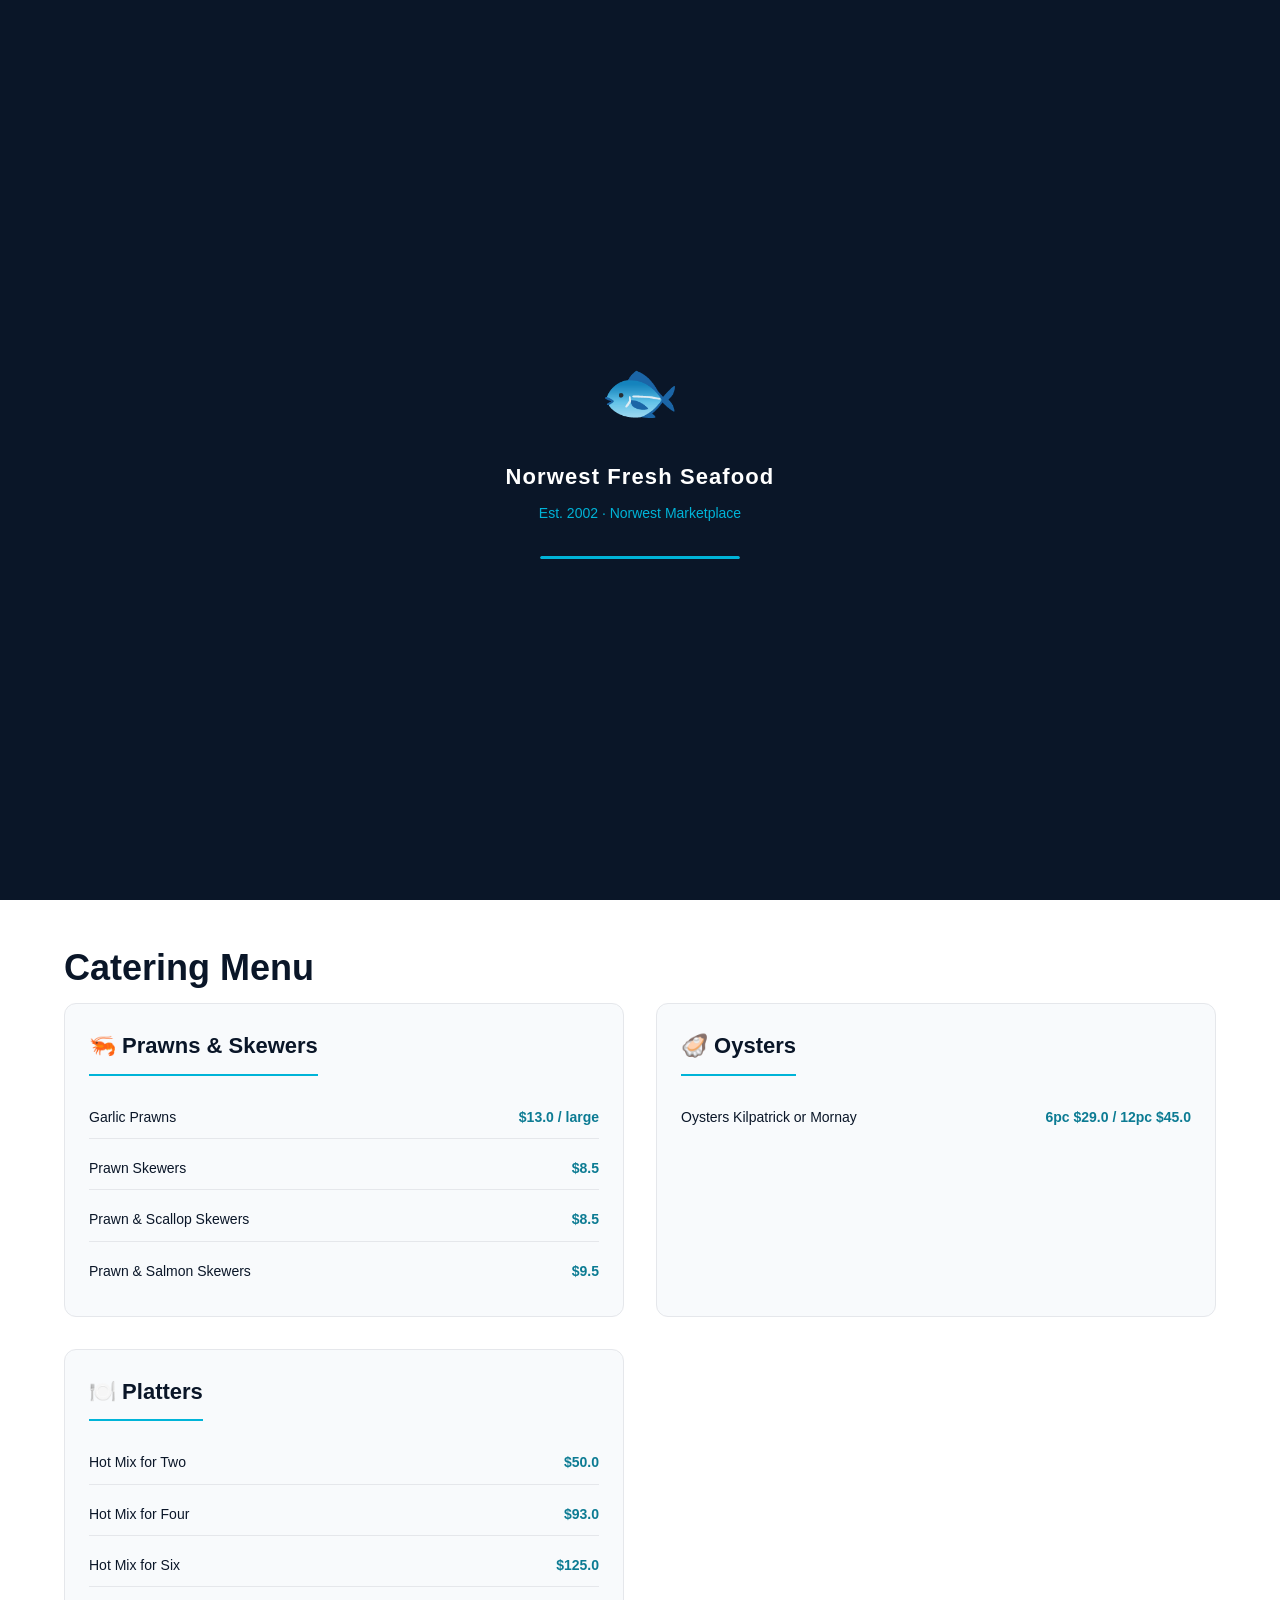
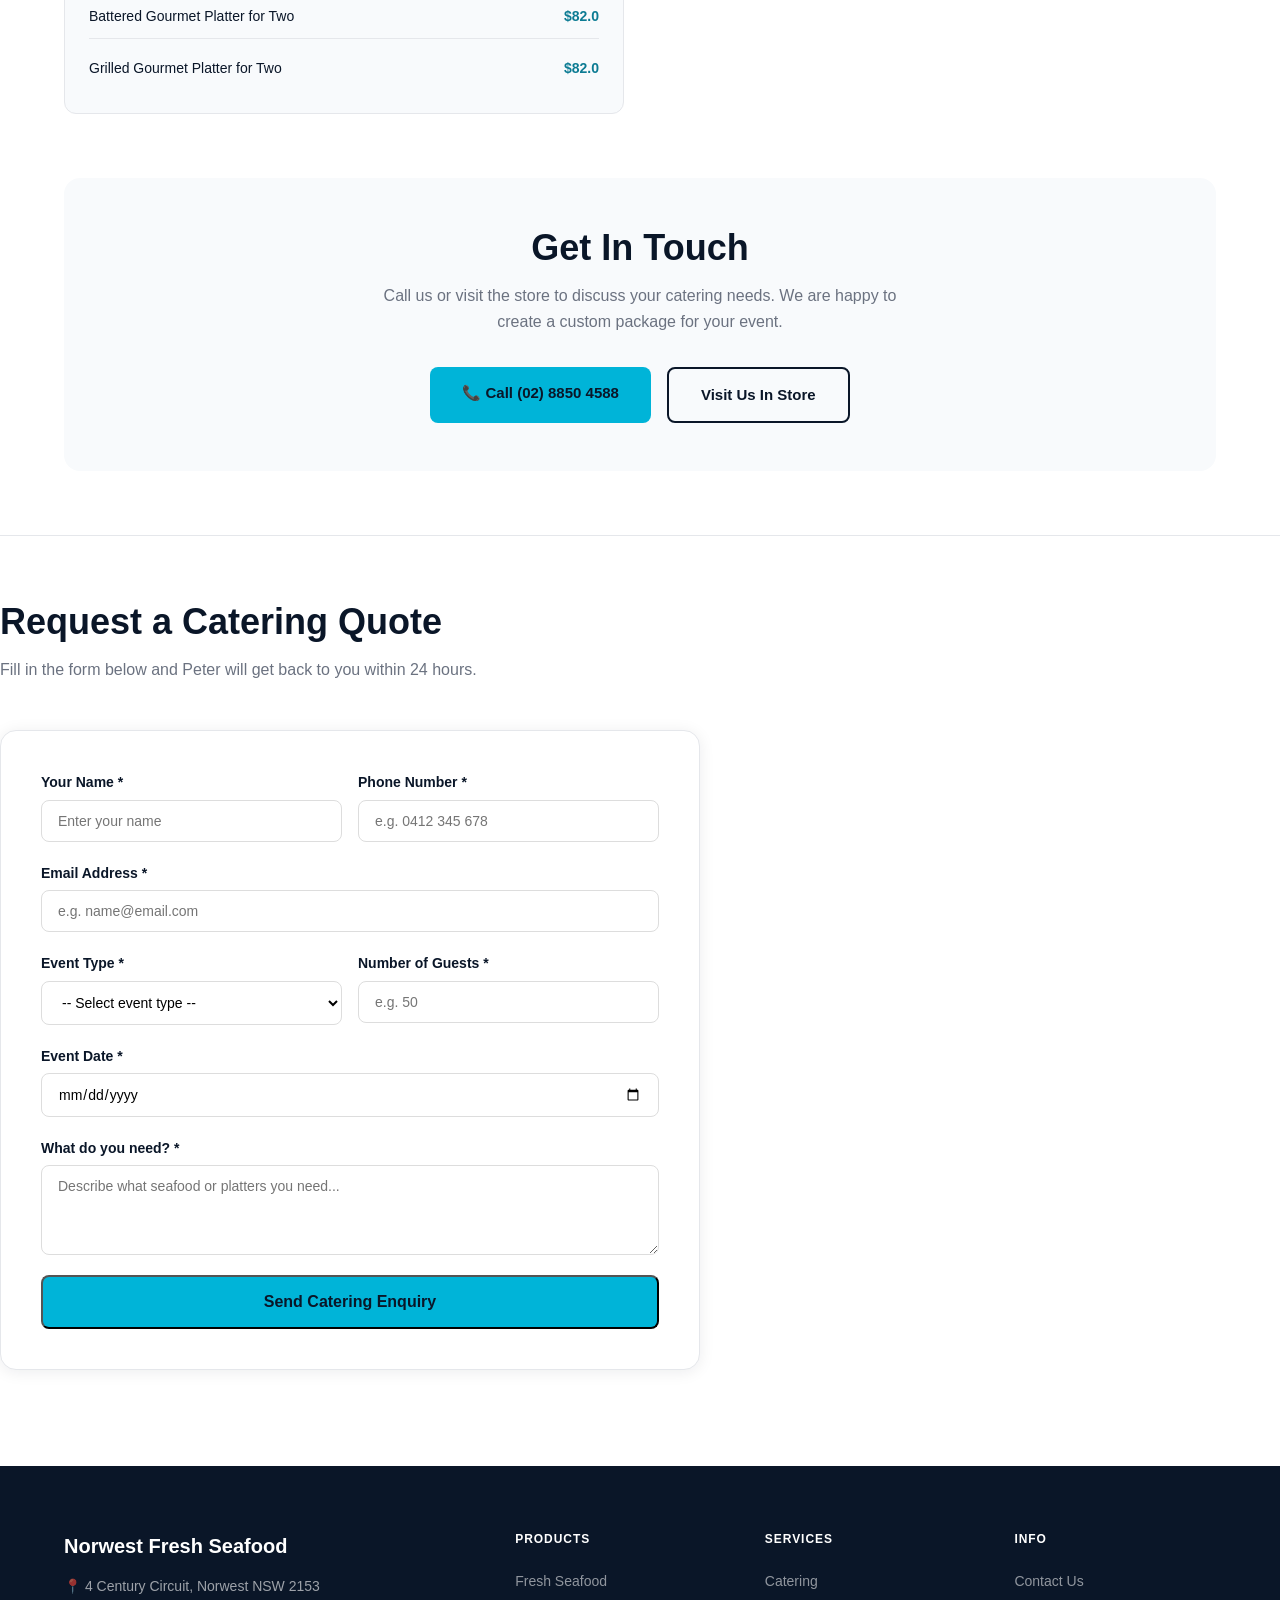
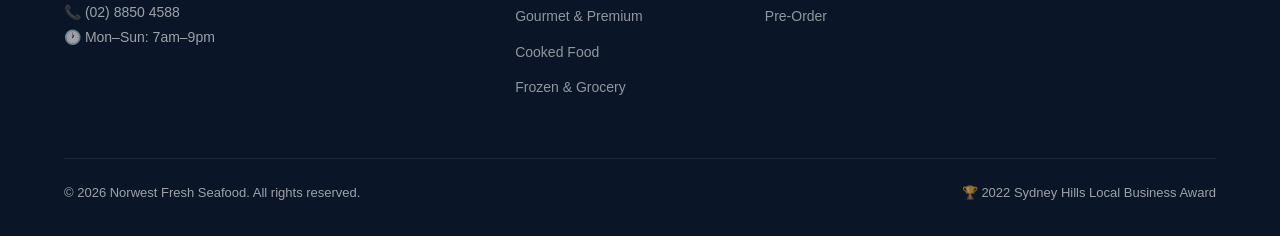
==== commit d85735f0: "final test" ====
--- a/catering.html
+++ b/catering.html
@@ -92,7 +92,63 @@
         </div>
       </div>
     </div>
-  </section>
+  
+      <!-- CATERING ENQUIRY FORM -->
+      <div class="catering-form-section">
+        <h2 class="section-title">Request a Catering Quote</h2>
+        <p class="section-sub">Fill in the form below and Peter will get back to you within 24 hours.</p>
+        <form class="catering-form" id="cateringForm" onsubmit="submitCatering(event)">
+          <div class="form-row">
+            <div class="form-group">
+              <label>Your Name *</label>
+              <input type="text" id="cName" placeholder="Enter your name" required>
+            </div>
+            <div class="form-group">
+              <label>Phone Number *</label>
+              <input type="tel" id="cPhone" placeholder="e.g. 0412 345 678" required>
+            </div>
+          </div>
+          <div class="form-group">
+            <label>Email Address *</label>
+            <input type="email" id="cEmail" placeholder="e.g. name@email.com" required>
+          </div>
+          <div class="form-row">
+            <div class="form-group">
+              <label>Event Type *</label>
+              <select id="cEvent" required>
+                <option value="">-- Select event type --</option>
+                <option>Restaurant / Cafe Supply</option>
+                <option>Club / Function</option>
+                <option>Birthday Party</option>
+                <option>Corporate Event</option>
+                <option>Wedding</option>
+                <option>Other</option>
+              </select>
+            </div>
+            <div class="form-group">
+              <label>Number of Guests *</label>
+              <input type="number" id="cGuests" placeholder="e.g. 50" required>
+            </div>
+          </div>
+          <div class="form-group">
+            <label>Event Date *</label>
+            <input type="date" id="cDate" required>
+          </div>
+          <div class="form-group">
+            <label>What do you need? *</label>
+            <textarea id="cDetails" rows="4" placeholder="Describe what seafood or platters you need..." required></textarea>
+          </div>
+          <div id="cError" style="display:none;color:red;margin-bottom:16px;font-size:14px;"></div>
+          <button type="submit" class="btn-primary" style="width:100%;padding:16px;font-size:16px;">Send Catering Enquiry</button>
+        </form>
+        <div id="cSuccess" style="display:none;text-align:center;padding:48px;">
+          <div style="font-size:64px;">✅</div>
+          <h2 style="margin:16px 0 8px;">Enquiry Sent!</h2>
+          <p style="color:#6B7280;">Thank you! Peter will contact you within 24 hours to discuss your catering needs.</p>
+        </div>
+      </div>
+
+</section>
 
   <footer class="footer">
     <div class="container">
@@ -116,5 +172,25 @@
   <!-- MOBILE CALL BANNER -->
   <a class="mobile-call-banner" href="tel:0288504588">📞 Tap to Call — (02) 8850 4588</a>
 
+
+<script>
+function submitCatering(e) {
+  e.preventDefault();
+  const fields = ['cName','cPhone','cEmail','cEvent','cGuests','cDate','cDetails'];
+  let ok = true;
+  fields.forEach(f => {
+    const el = document.getElementById(f);
+    if (!el.value.trim()) { el.style.borderColor='#C0392B'; ok=false; }
+    else el.style.borderColor='#DDD';
+  });
+  if (!ok) {
+    document.getElementById('cError').style.display='block';
+    document.getElementById('cError').textContent='Please fill in all required fields.';
+    return;
+  }
+  document.getElementById('cateringForm').style.display='none';
+  document.getElementById('cSuccess').style.display='block';
+}
+</script>
 </body>
 </html>
--- a/css/style.css
+++ b/css/style.css
@@ -1211,3 +1211,155 @@
   #backToTop { bottom: 130px; }
   #whatsapp { bottom: 70px; }
 }
+
+/* ── ABOUT PETER ── */
+.about-peter {
+  padding: 96px 0;
+  background: var(--white);
+}
+
+.about-layout {
+  display: grid;
+  grid-template-columns: 1fr 1.5fr;
+  gap: 80px;
+  align-items: center;
+}
+
+.about-img {
+  position: relative;
+}
+
+.about-img-placeholder {
+  background: linear-gradient(135deg, var(--navy), #0A3D55);
+  border-radius: 20px;
+  height: 400px;
+  display: flex;
+  align-items: center;
+  justify-content: center;
+  font-size: 100px;
+}
+
+.about-text {
+  font-size: 16px;
+  color: var(--grey);
+  line-height: 1.8;
+  margin-bottom: 16px;
+}
+
+.about-stats {
+  display: flex;
+  gap: 32px;
+  margin-top: 32px;
+  padding-top: 32px;
+  border-top: 1px solid #E5E7EB;
+}
+
+.about-stat {
+  display: flex;
+  flex-direction: column;
+  gap: 4px;
+}
+
+.about-stat-num {
+  font-size: 28px;
+  font-weight: 800;
+  color: var(--navy);
+}
+
+.about-stat-label {
+  font-size: 12px;
+  color: var(--grey);
+}
+
+/* ── TESTIMONIALS ── */
+.testimonials {
+  padding: 96px 0;
+  background: var(--light);
+}
+
+.testimonials-grid {
+  display: grid;
+  grid-template-columns: repeat(3, 1fr);
+  gap: 24px;
+}
+
+.testimonial-card {
+  background: var(--white);
+  border-radius: 16px;
+  padding: 28px;
+  box-shadow: 0 2px 16px rgba(10,22,40,0.06);
+  border: 1px solid #E5E7EB;
+  display: flex;
+  flex-direction: column;
+  gap: 16px;
+}
+
+.stars {
+  font-size: 18px;
+}
+
+.testimonial-text {
+  font-size: 14px;
+  color: var(--grey);
+  line-height: 1.7;
+  font-style: italic;
+  flex: 1;
+}
+
+.testimonial-author {
+  display: flex;
+  align-items: center;
+  gap: 12px;
+}
+
+.author-avatar {
+  width: 40px;
+  height: 40px;
+  background: var(--teal);
+  color: var(--white);
+  border-radius: 50%;
+  display: flex;
+  align-items: center;
+  justify-content: center;
+  font-weight: 700;
+  font-size: 16px;
+  flex-shrink: 0;
+}
+
+.author-name {
+  font-size: 14px;
+  font-weight: 700;
+  color: var(--navy);
+}
+
+.author-location {
+  font-size: 12px;
+  color: var(--grey);
+}
+
+/* ── CATERING FORM ── */
+.catering-form-section {
+  margin-top: 64px;
+  padding-top: 64px;
+  border-top: 1px solid #E5E7EB;
+}
+
+.catering-form {
+  max-width: 700px;
+  background: var(--white);
+  border-radius: 16px;
+  padding: 40px;
+  box-shadow: 0 2px 16px rgba(10,22,40,0.08);
+  border: 1px solid #E5E7EB;
+}
+
+/* ── RESPONSIVE ── */
+@media (max-width: 1024px) {
+  .about-layout { grid-template-columns: 1fr; }
+  .testimonials-grid { grid-template-columns: 1fr; }
+}
+
+@media (max-width: 768px) {
+  .about-stats { gap: 20px; flex-wrap: wrap; }
+  .catering-form { padding: 24px; }
+}
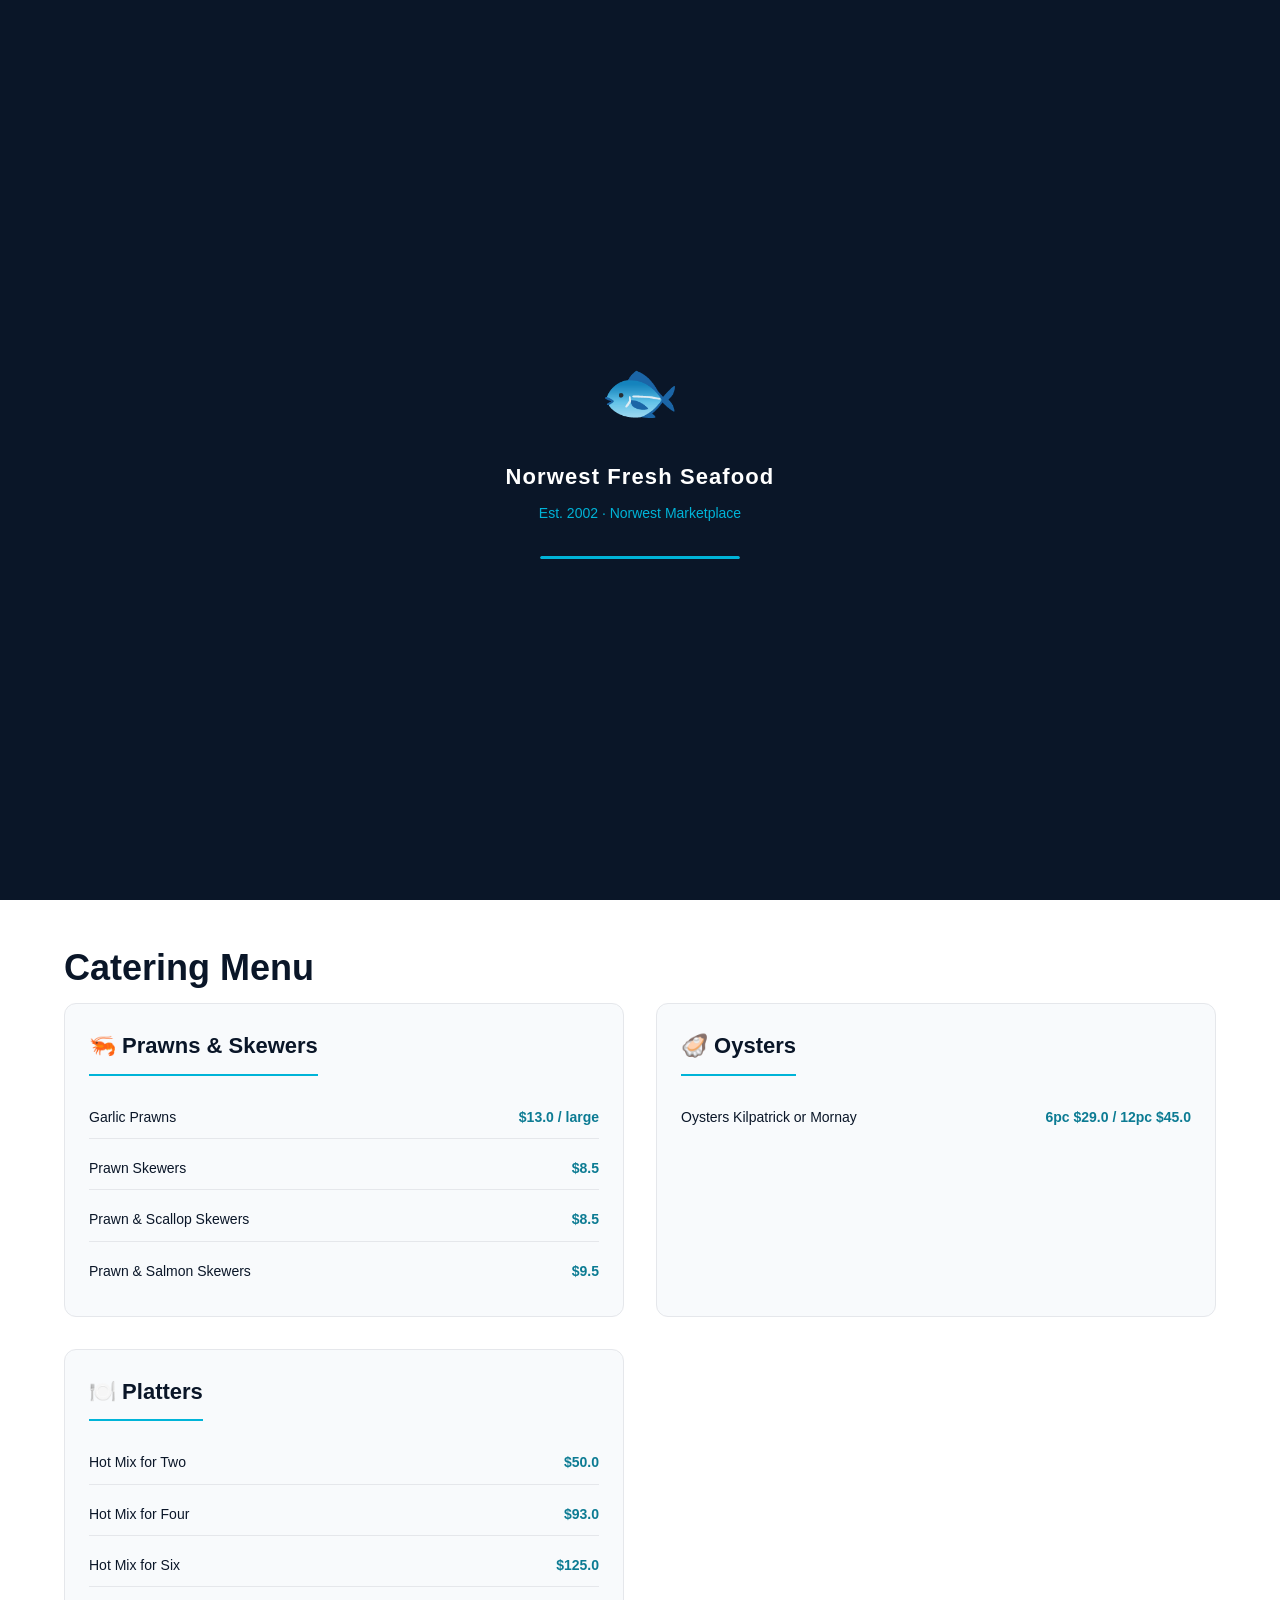
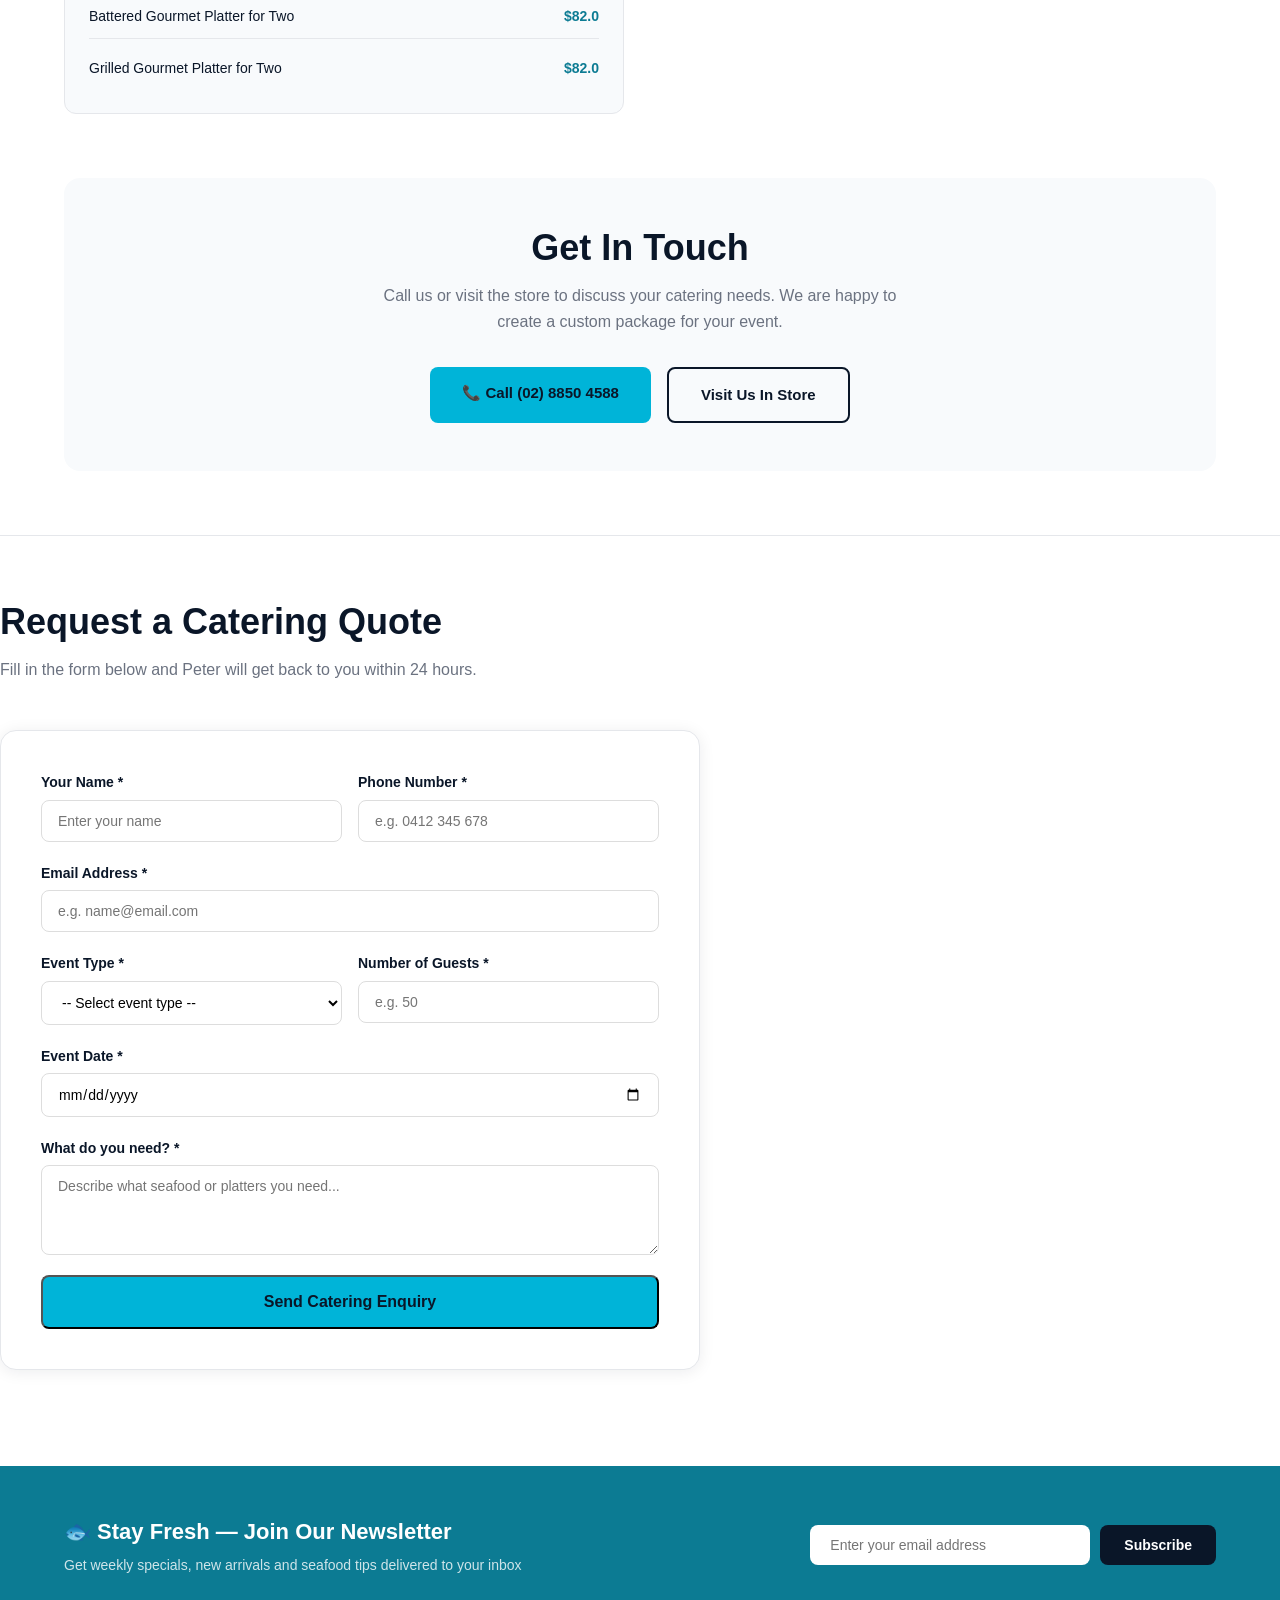
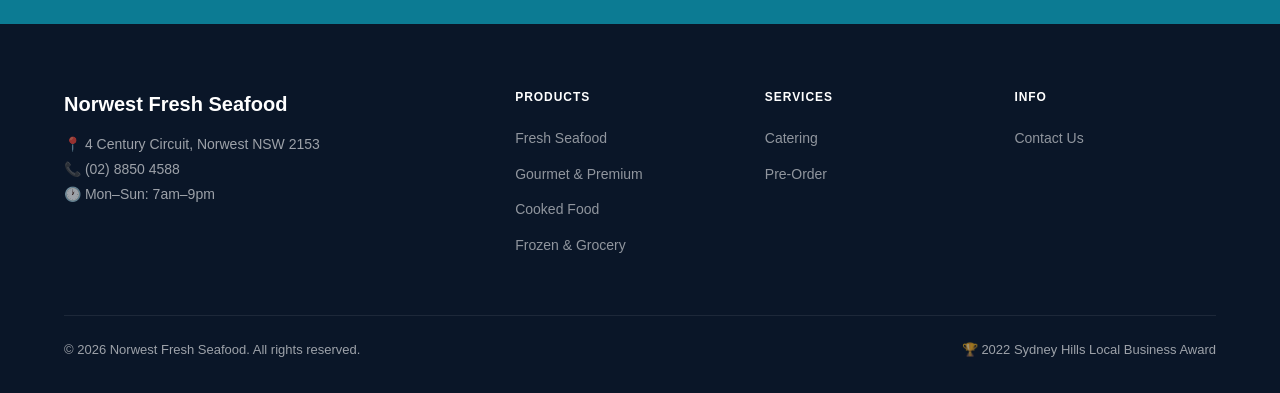
==== commit 0305f7d5: "ok" ====
--- a/catering.html
+++ b/catering.html
@@ -19,7 +19,8 @@
     <div class="nav-container">
       <div class="nav-logo"><span class="logo-icon">🐟</span><div class="logo-text"><span class="logo-main">Norwest Fresh Seafood</span><span class="logo-sub">Est. 2002</span></div></div>
       <ul class="nav-links">
-        <li><a href="index.html">Home</a></li><li><a href="fresh-seafood.html">Fresh Seafood</a></li><li><a href="gourmet.html">Gourmet</a></li><li><a href="cooked-food.html">Cooked Food</a></li><li><a href="frozen.html">Frozen</a></li><li><a href="catering.html" class="active">Catering</a></li><li><a href="contact.html">Contact</a></li><li><a href="pre-order.html" class="nav-cta">Pre-Order</a></li>
+        <li><a href="index.html">Home</a></li><li><a href="fresh-seafood.html">Fresh Seafood</a></li><li><a href="gourmet.html">Gourmet</a></li><li><a href="cooked-food.html">Cooked Food</a></li><li><a href="frozen.html">Frozen</a></li><li><a href="catering.html" class="active">Catering</a></li><li><a href="contact.html">Contact</a></li>
+        <li><a href="gallery.html">Gallery</a></li><li><a href="pre-order.html" class="nav-cta">Pre-Order</a></li>
       </ul>
       <span id="openIndicator"></span>
       <button class="hamburger" id="hamburger">&#9776;</button>
@@ -150,6 +151,23 @@
 
 </section>
 
+
+  <!-- NEWSLETTER -->
+  <section class="newsletter">
+    <div class="container">
+      <div class="newsletter-inner">
+        <div>
+          <h3>🐟 Stay Fresh — Join Our Newsletter</h3>
+          <p>Get weekly specials, new arrivals and seafood tips delivered to your inbox</p>
+        </div>
+        <div class="newsletter-form">
+          <input type="email" class="newsletter-input" placeholder="Enter your email address">
+          <button class="newsletter-btn" onclick="this.textContent='Subscribed! ✅'">Subscribe</button>
+        </div>
+      </div>
+    </div>
+  </section>
+
   <footer class="footer">
     <div class="container">
       <div class="footer-grid">
@@ -162,6 +180,29 @@
     </div>
   </footer>
   <script src="js/main.js"></script>
+
+  <!-- LIVE CHAT -->
+  <div id="chatBubble">
+    <div class="chat-popup" id="chatPopup">
+      <div class="chat-header"><span>💬</span> Norwest Fresh Seafood</div>
+      <div class="chat-body">
+        <div class="chat-message">Hi there! 👋 Welcome to Norwest Fresh Seafood. How can we help you today?</div>
+        <div class="chat-actions">
+          <button class="chat-action-btn" onclick="chatAction('hours')">🕐 What are your opening hours?</button>
+          <button class="chat-action-btn" onclick="chatAction('order')">🛒 How do I place an order?</button>
+          <button class="chat-action-btn" onclick="chatAction('clean')">✂️ Can you clean my fish?</button>
+        </div>
+      </div>
+    </div>
+    <button class="chat-btn" onclick="toggleChat()">💬</button>
+  </div>
+
+  <!-- LIGHTBOX -->
+  <div id="lightbox" class="lightbox-overlay" onclick="closeLightbox()">
+    <button class="lightbox-close" onclick="closeLightbox()">✕</button>
+    <img id="lightboxImg" class="lightbox-img" src="" alt="">
+    <div id="lightboxCaption" class="lightbox-caption"></div>
+  </div>
 
   <!-- BACK TO TOP -->
   <button id="backToTop" title="Back to top">↑</button>
@@ -192,5 +233,69 @@
   document.getElementById('cSuccess').style.display='block';
 }
 </script>
+
+  <script>
+  // COOKIE BANNER
+  if (!localStorage.getItem('cookieAccepted')) {
+    document.getElementById('cookieBanner').classList.remove('hidden');
+  }
+  function acceptCookie() {
+    localStorage.setItem('cookieAccepted','1');
+    document.getElementById('cookieBanner').classList.add('hidden');
+  }
+  function declineCookie() {
+    document.getElementById('cookieBanner').classList.add('hidden');
+  }
+
+  // LIVE CHAT
+  function toggleChat() {
+    document.getElementById('chatPopup').classList.toggle('open');
+  }
+  function chatAction(action) {
+    const popup = document.getElementById('chatPopup');
+    const body = popup.querySelector('.chat-body');
+    if (action === 'hours') {
+      body.innerHTML = '<div class="chat-message">We are open <strong>7 days a week, 7am to 9pm</strong> — Monday through Sunday including public holidays! 🕐</div><button class="chat-action-btn" onclick="chatBack()">← Back</button>';
+    } else if (action === 'order') {
+      body.innerHTML = '<div class="chat-message">You can pre-order online using our <a href="pre-order.html" style="color:var(--teal);font-weight:700;">Pre-Order form</a>, or call us on <strong>(02) 8850 4588</strong> and we will take your order over the phone! 📞</div><button class="chat-action-btn" onclick="chatBack()">← Back</button>';
+    } else if (action === 'clean') {
+      body.innerHTML = '<div class="chat-message">Yes! When you buy a whole fish we will <strong>clean, scale and fillet it for you free of charge</strong> right here in store ✂️🐟</div><button class="chat-action-btn" onclick="chatBack()">← Back</button>';
+    }
+  }
+  function chatBack() {
+    const popup = document.getElementById('chatPopup');
+    popup.querySelector('.chat-body').innerHTML = `
+      <div class="chat-message">Hi there! 👋 Welcome to Norwest Fresh Seafood. How can we help you today?</div>
+      <div class="chat-actions">
+        <button class="chat-action-btn" onclick="chatAction('hours')">🕐 What are your opening hours?</button>
+        <button class="chat-action-btn" onclick="chatAction('order')">🛒 How do I place an order?</button>
+        <button class="chat-action-btn" onclick="chatAction('clean')">✂️ Can you clean my fish?</button>
+      </div>`;
+  }
+
+  // LIGHTBOX
+  function openLightbox(src, caption) {
+    document.getElementById('lightboxImg').src = src;
+    document.getElementById('lightboxCaption').textContent = caption || '';
+    document.getElementById('lightbox').classList.add('active');
+    document.body.style.overflow = 'hidden';
+  }
+  function closeLightbox() {
+    document.getElementById('lightbox').classList.remove('active');
+    document.body.style.overflow = '';
+  }
+  document.addEventListener('keydown', function(e) {
+    if (e.key === 'Escape') closeLightbox();
+  });
+
+  // Make product images clickable for lightbox
+  document.querySelectorAll('.product-item-img[style*="background-image"]').forEach(function(el) {
+    const url = el.style.backgroundImage.replace(/url\(["']?|["']?\)/g,'');
+    const name = el.nextElementSibling ? el.nextElementSibling.querySelector('h3')?.textContent : '';
+    el.style.cursor = 'zoom-in';
+    el.addEventListener('click', function() { openLightbox(url, name); });
+  });
+  </script>
+
 </body>
 </html>
--- a/css/style.css
+++ b/css/style.css
@@ -1363,3 +1363,535 @@
   .about-stats { gap: 20px; flex-wrap: wrap; }
   .catering-form { padding: 24px; }
 }
+
+/* ── FAQ ── */
+.faq-item {
+  background: var(--white);
+  border-radius: 12px;
+  padding: 24px;
+  border: 1px solid #E5E7EB;
+  box-shadow: 0 2px 8px rgba(10,22,40,0.05);
+}
+
+.faq-q {
+  font-size: 15px;
+  font-weight: 700;
+  color: var(--navy);
+  margin-bottom: 10px;
+}
+
+.faq-a {
+  font-size: 14px;
+  color: var(--grey);
+  line-height: 1.7;
+}
+
+/* ── FISH BADGES ── */
+.fish-badge {
+  display: inline-block;
+  background: var(--aqua);
+  color: var(--navy);
+  font-size: 10px;
+  font-weight: 700;
+  padding: 3px 8px;
+  border-radius: 10px;
+  margin-bottom: 6px;
+  letter-spacing: 0.04em;
+}
+
+.clean-badge {
+  display: inline-block;
+  background: #EAFAF1;
+  color: #27AE60;
+  font-size: 11px;
+  font-weight: 600;
+  padding: 4px 8px;
+  border-radius: 6px;
+  margin-top: 6px;
+}
+
+.recipe-tip {
+  font-size: 11px;
+  color: var(--grey);
+  margin-top: 6px;
+  font-style: italic;
+}
+
+/* ── SPECIAL CARD AS LINK ── */
+a.special-card {
+  display: block;
+  text-decoration: none;
+  color: inherit;
+}
+
+a.special-card:hover {
+  transform: translateY(-6px);
+}
+
+@media (max-width: 768px) {
+  .faq-item { padding: 16px; }
+}
+
+/* ── WHOLE FISH HORIZONTAL CARDS ── */
+.whole-fish-list {
+  display: flex;
+  flex-direction: column;
+  gap: 16px;
+}
+
+.wf-card-h {
+  display: flex;
+  background: var(--white);
+  border-radius: 12px;
+  overflow: hidden;
+  border: 1px solid #E5E7EB;
+  box-shadow: 0 2px 12px rgba(10,22,40,0.06);
+  transition: transform 0.2s, box-shadow 0.2s;
+}
+
+.wf-card-h:hover {
+  transform: translateY(-3px);
+  box-shadow: 0 8px 24px rgba(10,22,40,0.12);
+}
+
+.wf-card-img-h {
+  width: 180px;
+  min-height: 140px;
+  background-size: cover;
+  background-position: center;
+  flex-shrink: 0;
+}
+
+.wf-card-img-blank-h {
+  width: 180px;
+  min-height: 140px;
+  background: #F0F4F8;
+  display: flex;
+  align-items: center;
+  justify-content: center;
+  font-size: 12px;
+  font-weight: 600;
+  color: #6B7280;
+  text-align: center;
+  padding: 8px;
+  flex-shrink: 0;
+}
+
+.wf-card-info-h {
+  padding: 16px 20px;
+  display: flex;
+  flex-direction: column;
+  gap: 6px;
+  justify-content: center;
+}
+
+.wf-card-info-h h3 {
+  font-size: 17px;
+  font-weight: 700;
+  color: var(--navy);
+}
+
+.wf-card-info-h p {
+  font-size: 13px;
+  color: var(--grey);
+}
+
+/* ── PETER'S SPECIALS HORIZONTAL ── */
+.specials-list {
+  display: flex;
+  flex-direction: column;
+  gap: 16px;
+}
+
+.special-card-h {
+  display: flex;
+  background: rgba(255,255,255,0.08);
+  border: 1px solid rgba(255,255,255,0.15);
+  border-radius: 14px;
+  overflow: hidden;
+  text-decoration: none;
+  color: inherit;
+  transition: transform 0.2s, background 0.2s;
+}
+
+.special-card-h:hover {
+  transform: translateX(6px);
+  background: rgba(255,255,255,0.12);
+}
+
+.special-img-h {
+  width: 200px;
+  min-height: 140px;
+  background-size: cover;
+  background-position: center;
+  flex-shrink: 0;
+}
+
+.special-info-h {
+  padding: 20px 24px;
+  display: flex;
+  flex-direction: column;
+  gap: 6px;
+  justify-content: center;
+}
+
+.special-badge-h {
+  display: inline-block;
+  background: rgba(255,255,255,0.2);
+  color: var(--white);
+  font-size: 10px;
+  font-weight: 800;
+  padding: 3px 10px;
+  border-radius: 10px;
+  letter-spacing: 0.08em;
+  width: fit-content;
+}
+
+.special-info-h h3 {
+  font-size: 20px;
+  font-weight: 800;
+  color: var(--white);
+}
+
+.special-info-h p {
+  font-size: 13px;
+  color: rgba(255,255,255,0.7);
+  line-height: 1.5;
+}
+
+@media (max-width: 768px) {
+  .wf-card-img-h, .wf-card-img-blank-h { width: 110px; min-height: 110px; }
+  .special-img-h { width: 120px; min-height: 120px; }
+  .special-info-h h3 { font-size: 16px; }
+}
+
+
+/* ── LIGHTBOX ── */
+.lightbox-overlay {
+  display: none;
+  position: fixed;
+  inset: 0;
+  background: rgba(0,0,0,0.92);
+  z-index: 9998;
+  align-items: center;
+  justify-content: center;
+  flex-direction: column;
+}
+.lightbox-overlay.active { display: flex; }
+.lightbox-img {
+  max-width: 90vw;
+  max-height: 80vh;
+  object-fit: contain;
+  border-radius: 8px;
+  box-shadow: 0 8px 40px rgba(0,0,0,0.6);
+}
+.lightbox-close {
+  position: absolute;
+  top: 20px; right: 28px;
+  font-size: 36px;
+  color: #fff;
+  cursor: pointer;
+  background: none;
+  border: none;
+  line-height: 1;
+}
+.lightbox-caption {
+  color: rgba(255,255,255,0.8);
+  font-size: 15px;
+  margin-top: 14px;
+  text-align: center;
+}
+
+/* ── SEARCH BAR ── */
+.search-wrap {
+  padding: 24px 0;
+  background: var(--light);
+  border-bottom: 1px solid #E5E7EB;
+}
+.search-box {
+  display: flex;
+  align-items: center;
+  gap: 12px;
+  max-width: 600px;
+  margin: 0 auto;
+  background: var(--white);
+  border: 2px solid #E5E7EB;
+  border-radius: 50px;
+  padding: 10px 20px;
+  transition: border-color 0.2s;
+}
+.search-box:focus-within { border-color: var(--aqua); }
+.search-box input {
+  flex: 1;
+  border: none;
+  outline: none;
+  font-size: 15px;
+  font-family: inherit;
+  background: transparent;
+}
+.search-box span { font-size: 20px; color: var(--grey); }
+.search-no-results {
+  text-align: center;
+  padding: 40px;
+  color: var(--grey);
+  font-size: 15px;
+  display: none;
+}
+
+/* ── PRINT BUTTON ── */
+.print-btn {
+  display: inline-flex;
+  align-items: center;
+  gap: 8px;
+  background: var(--navy);
+  color: var(--white);
+  padding: 10px 24px;
+  border-radius: 8px;
+  font-size: 14px;
+  font-weight: 600;
+  border: none;
+  cursor: pointer;
+  margin-bottom: 32px;
+  font-family: inherit;
+  transition: background 0.2s;
+}
+.print-btn:hover { background: var(--teal); }
+@media print {
+  .navbar, .ticker-wrap, #loader, #backToTop, #whatsapp,
+  .mobile-call-banner, .print-btn, footer { display: none !important; }
+  body { background: white !important; }
+}
+
+/* ── LIVE CHAT ── */
+#chatBubble {
+  position: fixed;
+  bottom: 88px;
+  left: 24px;
+  z-index: 900;
+}
+.chat-btn {
+  width: 52px;
+  height: 52px;
+  background: var(--teal);
+  border-radius: 50%;
+  display: flex;
+  align-items: center;
+  justify-content: center;
+  font-size: 24px;
+  cursor: pointer;
+  box-shadow: 0 4px 16px rgba(12,123,147,0.4);
+  border: none;
+  transition: transform 0.2s;
+}
+.chat-btn:hover { transform: scale(1.1); }
+.chat-popup {
+  display: none;
+  position: absolute;
+  bottom: 64px;
+  left: 0;
+  width: 280px;
+  background: var(--white);
+  border-radius: 16px;
+  box-shadow: 0 8px 32px rgba(0,0,0,0.15);
+  overflow: hidden;
+}
+.chat-popup.open { display: block; }
+.chat-header {
+  background: var(--teal);
+  color: var(--white);
+  padding: 14px 16px;
+  font-weight: 700;
+  font-size: 14px;
+  display: flex;
+  align-items: center;
+  gap: 10px;
+}
+.chat-header span { font-size: 20px; }
+.chat-body { padding: 16px; }
+.chat-message {
+  background: var(--light);
+  border-radius: 12px;
+  padding: 12px;
+  font-size: 13px;
+  color: var(--navy);
+  line-height: 1.6;
+  margin-bottom: 12px;
+}
+.chat-actions { display: flex; flex-direction: column; gap: 8px; }
+.chat-action-btn {
+  background: var(--navy);
+  color: var(--white);
+  border: none;
+  border-radius: 8px;
+  padding: 8px 12px;
+  font-size: 12px;
+  font-weight: 600;
+  cursor: pointer;
+  text-align: left;
+  font-family: inherit;
+  transition: background 0.2s;
+}
+.chat-action-btn:hover { background: var(--teal); }
+
+/* ── COOKIE BANNER ── */
+#cookieBanner {
+  position: fixed;
+  bottom: 0; left: 0; right: 0;
+  background: var(--navy);
+  color: rgba(255,255,255,0.85);
+  padding: 16px 24px;
+  display: flex;
+  align-items: center;
+  justify-content: space-between;
+  gap: 16px;
+  z-index: 9000;
+  font-size: 13px;
+  flex-wrap: wrap;
+}
+#cookieBanner.hidden { display: none; }
+.cookie-text { flex: 1; line-height: 1.6; }
+.cookie-text a { color: var(--aqua); }
+.cookie-btns { display: flex; gap: 10px; flex-shrink: 0; }
+.cookie-accept {
+  background: var(--aqua);
+  color: var(--navy);
+  border: none;
+  padding: 8px 20px;
+  border-radius: 6px;
+  font-weight: 700;
+  cursor: pointer;
+  font-family: inherit;
+  font-size: 13px;
+}
+.cookie-decline {
+  background: transparent;
+  color: rgba(255,255,255,0.6);
+  border: 1px solid rgba(255,255,255,0.2);
+  padding: 8px 16px;
+  border-radius: 6px;
+  cursor: pointer;
+  font-family: inherit;
+  font-size: 13px;
+}
+
+/* ── NEWSLETTER ── */
+.newsletter {
+  background: var(--teal);
+  padding: 48px 0;
+}
+.newsletter-inner {
+  display: flex;
+  align-items: center;
+  justify-content: space-between;
+  gap: 32px;
+  flex-wrap: wrap;
+}
+.newsletter h3 {
+  font-size: 22px;
+  font-weight: 700;
+  color: var(--white);
+  margin-bottom: 4px;
+}
+.newsletter p { color: rgba(255,255,255,0.8); font-size: 14px; }
+.newsletter-form {
+  display: flex;
+  gap: 10px;
+  flex-wrap: wrap;
+}
+.newsletter-input {
+  padding: 12px 20px;
+  border: none;
+  border-radius: 8px;
+  font-size: 14px;
+  font-family: inherit;
+  width: 280px;
+  outline: none;
+}
+.newsletter-btn {
+  background: var(--navy);
+  color: var(--white);
+  border: none;
+  padding: 12px 24px;
+  border-radius: 8px;
+  font-size: 14px;
+  font-weight: 700;
+  cursor: pointer;
+  font-family: inherit;
+  transition: background 0.2s;
+}
+.newsletter-btn:hover { background: #0A2342; }
+
+/* ── SOCIAL LINKS ── */
+.social-links {
+  display: flex;
+  gap: 12px;
+  margin-top: 16px;
+}
+.social-link {
+  width: 36px;
+  height: 36px;
+  background: rgba(255,255,255,0.1);
+  border-radius: 50%;
+  display: flex;
+  align-items: center;
+  justify-content: center;
+  font-size: 16px;
+  text-decoration: none;
+  transition: background 0.2s;
+}
+.social-link:hover { background: var(--teal); }
+
+/* ── GALLERY PAGE ── */
+.gallery-grid {
+  display: grid;
+  grid-template-columns: repeat(4, 1fr);
+  gap: 12px;
+}
+.gallery-item {
+  aspect-ratio: 1;
+  overflow: hidden;
+  border-radius: 8px;
+  cursor: pointer;
+  position: relative;
+}
+.gallery-item img {
+  width: 100%;
+  height: 100%;
+  object-fit: cover;
+  transition: transform 0.3s;
+}
+.gallery-item:hover img { transform: scale(1.05); }
+.gallery-item-overlay {
+  position: absolute;
+  inset: 0;
+  background: rgba(10,22,40,0);
+  display: flex;
+  align-items: center;
+  justify-content: center;
+  transition: background 0.3s;
+}
+.gallery-item:hover .gallery-item-overlay { background: rgba(10,22,40,0.4); }
+.gallery-item-overlay span {
+  color: white;
+  font-size: 28px;
+  opacity: 0;
+  transition: opacity 0.3s;
+}
+.gallery-item:hover .gallery-item-overlay span { opacity: 1; }
+
+/* ── GOOGLE MAP ── */
+.map-embed {
+  width: 100%;
+  height: 360px;
+  border-radius: 16px;
+  border: none;
+  overflow: hidden;
+}
+
+@media (max-width: 768px) {
+  .gallery-grid { grid-template-columns: repeat(2, 1fr); }
+  .newsletter-inner { flex-direction: column; }
+  .newsletter-input { width: 100%; }
+  #chatBubble { bottom: 140px; }
+  #cookieBanner { flex-direction: column; }
+}
